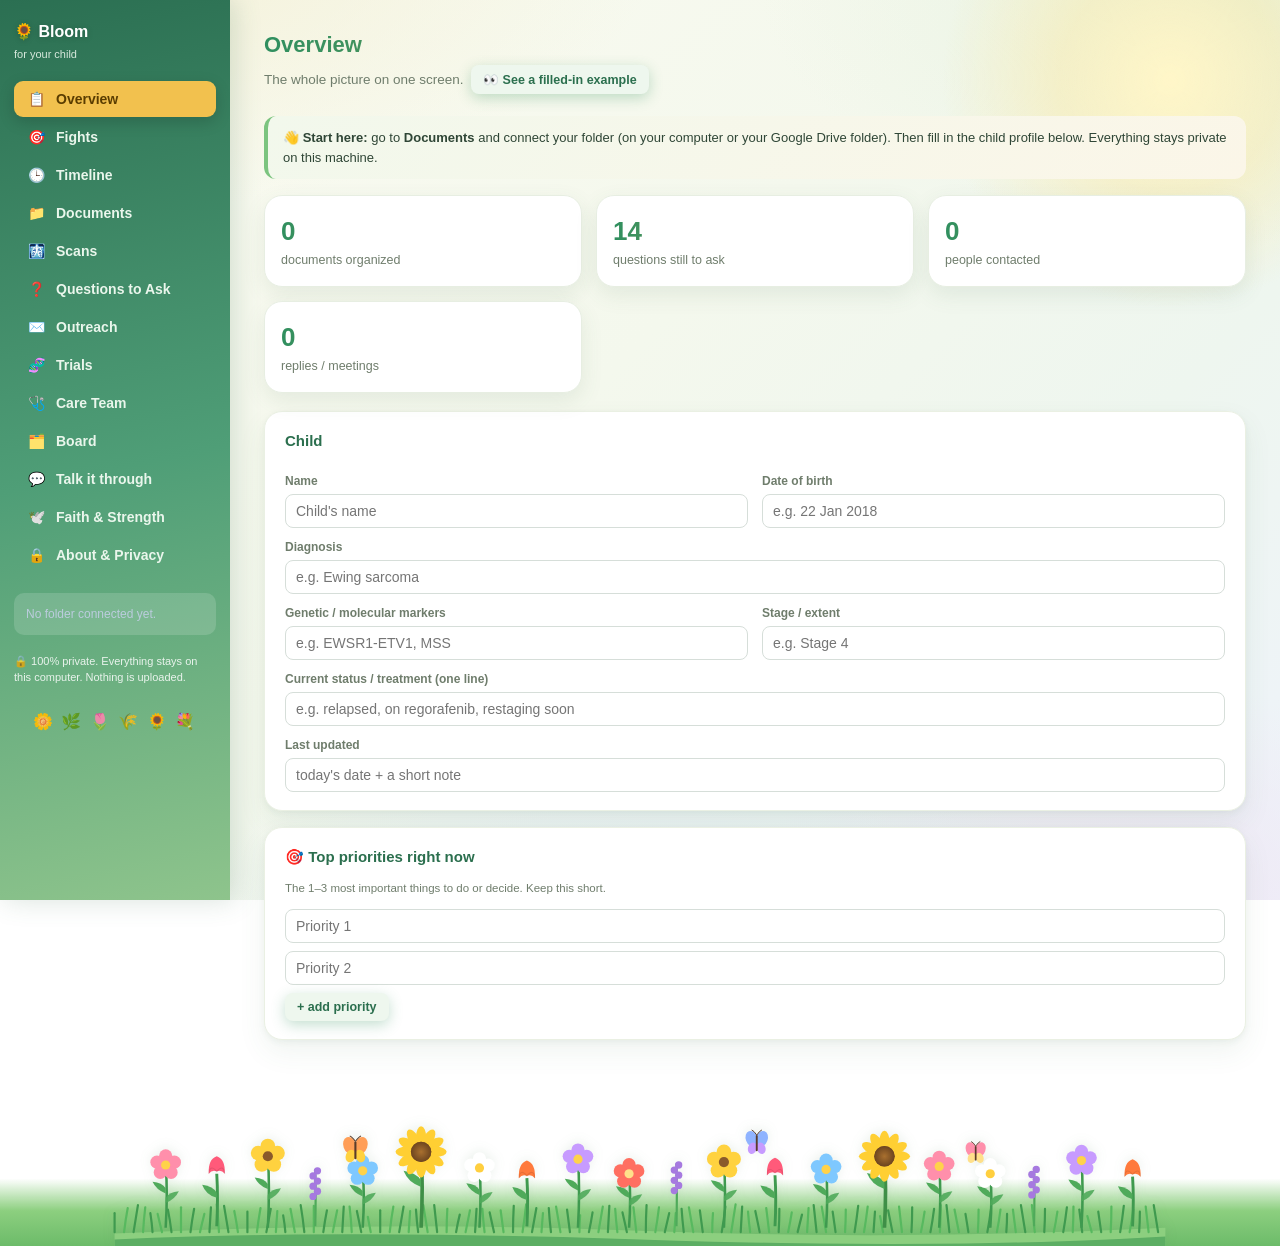
==== app.html @ 36522a38 "Bloom — open-source toolkit for families facing a serious illness (MIT). Includes the app, a CLI, an" ====
<!doctype html>
<html lang="en">
<head>
<meta charset="utf-8">
<meta name="viewport" content="width=device-width, initial-scale=1">
<title>Bloom</title>
<link rel="icon" href="data:image/svg+xml,%3Csvg xmlns='http://www.w3.org/2000/svg' viewBox='0 0 100 100'%3E%3Ctext y='.9em' font-size='88'%3E🌻%3C/text%3E%3C/svg%3E">
<link rel="apple-touch-icon" href="data:image/svg+xml,%3Csvg xmlns='http://www.w3.org/2000/svg' viewBox='0 0 100 100'%3E%3Ctext y='.9em' font-size='88'%3E🌻%3C/text%3E%3C/svg%3E">
<style>
:root{
  --ink:#2e3a30; --muted:#6f7d6c; --line:#e7eee2; --bg:#fbfbf4; --card:#ffffff;
  --green:#2f9e6b; --greendk:#2b6f4e; --red:#e5484d; --amber:#e0a52e; --blue:#4a90d9; --teal:#159b8e;
  --shadow:0 2px 6px rgba(70,110,80,.08),0 10px 26px rgba(70,110,80,.09);
  --sun:#f2c14e; --coral:#ef8a6a; --lav:#a99be0; --sky:#6fb7e6; --spring:#5bc48a; --wheat:#e9c46a;
}
*{box-sizing:border-box}
html,body{margin:0;height:100%}
body{font-family:-apple-system,BlinkMacSystemFont,"Segoe UI",Helvetica,Arial,sans-serif;color:var(--ink);background:var(--bg);line-height:1.5}
button{font-family:inherit;cursor:pointer}
input,textarea,select{font-family:inherit;font-size:14px}
.app{display:grid;grid-template-columns:230px 1fr;min-height:100vh}
/* sidebar */
aside{background:#12261e;color:#e9f1ec;padding:20px 14px;position:sticky;top:0;height:100vh;overflow:auto}
aside h1{font-size:16px;margin:0 0 2px;display:flex;align-items:center;gap:8px}
aside .tag{font-size:11px;opacity:.6;margin-bottom:18px}
nav button{display:flex;align-items:center;gap:10px;width:100%;text-align:left;background:transparent;border:none;color:#cfe0d8;padding:10px 12px;border-radius:9px;font-size:14px;font-weight:600;margin-bottom:2px}
nav button:hover{background:rgba(255,255,255,.07);color:#fff}
nav button.active{background:var(--green);color:#fff}
nav .ico{width:20px;text-align:center}
.folderbox{margin-top:20px;padding:12px;background:rgba(255,255,255,.06);border-radius:10px;font-size:12px;color:#bcd}
.folderbox b{color:#fff}
.side-foot{margin-top:18px;font-size:11px;opacity:.55;line-height:1.5}
/* main */
main{padding:28px 34px;max-width:1180px;margin-inline:auto;box-sizing:border-box}
.view{display:none}.view.active{display:block}
h2.title{font-size:22px;margin:0 0 4px}
.sub{color:var(--muted);font-size:13.5px;margin:0 0 22px}
.card{background:var(--card);border:1px solid var(--line);border-radius:14px;padding:18px 20px;margin-bottom:16px;box-shadow:var(--shadow)}
.card h3{margin:0 0 10px;font-size:15px;color:var(--greendk)}
.row{display:flex;gap:14px;flex-wrap:wrap}
.btn{background:var(--green);color:#fff;border:none;border-radius:10px;padding:11px 18px;font-size:14px;font-weight:700}
.btn:hover{background:var(--greendk)}
.btn.ghost{background:#eef3f0;color:var(--greendk)}
.btn.ghost:hover{background:#e0ebe5}
.btn.sm{padding:7px 12px;font-size:12.5px;border-radius:8px}
.pill{display:inline-block;border-radius:20px;padding:3px 10px;font-size:11.5px;font-weight:700;color:#fff}
.grid{display:grid;grid-template-columns:repeat(auto-fill,minmax(240px,1fr));gap:14px}
.stat{background:var(--card);border:1px solid var(--line);border-radius:14px;padding:16px;box-shadow:var(--shadow)}
.stat .n{font-size:26px;font-weight:800;color:var(--greendk)}
.stat .l{font-size:12.5px;color:var(--muted)}
table{width:100%;border-collapse:collapse}
th{text-align:left;font-size:11px;text-transform:uppercase;letter-spacing:.03em;color:var(--muted);padding:8px 8px;border-bottom:2px solid var(--line)}
td{padding:9px 8px;border-bottom:1px solid var(--line);font-size:13.5px;vertical-align:top}
input.f,textarea.f,select.f{width:100%;border:1px solid #d6ded9;border-radius:8px;padding:8px 10px;background:#fff}
textarea.f{min-height:64px;resize:vertical}
label.lab{font-size:12px;color:var(--muted);font-weight:600;display:block;margin:10px 0 4px}
.q{border:1px solid var(--line);border-radius:12px;padding:12px 14px;margin-bottom:10px;background:#fff}
.q .qt{font-weight:700;font-size:14px}
.q .qw{font-size:12.5px;color:var(--muted);margin-top:3px}
.q.checked{opacity:.55;background:#f3f7f4}
.q .qt.done{text-decoration:line-through}
.chk{transform:scale(1.25);margin-right:9px;accent-color:var(--green)}
.muted{color:var(--muted)}
.empty{color:var(--muted);font-size:13.5px;padding:8px 0}
.banner{background:#eef7f2;border-left:4px solid var(--green);border-radius:8px;padding:12px 15px;font-size:13px;color:#1c3a2c;margin-bottom:16px}
.warn{background:#fff5ef;border-left:4px solid var(--amber);color:#5a3a10}
.del{color:var(--red);background:none;border:none;font-size:12px;font-weight:700}
.tabsline{display:flex;gap:8px;flex-wrap:wrap;margin-bottom:14px}
.filt{border:1px solid #d6ded9;background:#fff;border-radius:20px;padding:5px 12px;font-size:12.5px;font-weight:600;color:var(--muted)}
.filt.on{background:var(--greendk);color:#fff;border-color:var(--greendk)}
code{background:#eef3f0;padding:2px 5px;border-radius:5px;font-size:12.5px}
pre{background:#12261e;color:#e9f1ec;padding:16px;border-radius:12px;overflow:auto;font-size:12.5px;line-height:1.5;white-space:pre-wrap;max-height:420px}
.st-notstarted{background:#8a94a6}.st-drafted{background:var(--blue)}.st-sent{background:var(--amber)}
.st-replied{background:var(--green)}.st-meeting{background:var(--teal)}.st-noreply{background:#d9601a}.st-declined{background:var(--red)}.st-pending{background:#b0b0b0}
select.status{border:none;border-radius:14px;padding:6px 10px;font-size:12px;font-weight:700;color:#fff;-webkit-appearance:none;appearance:none}
.mini{font-size:11.5px;color:var(--muted)}
.kanban{display:flex;gap:12px;overflow-x:auto;padding-bottom:12px}
.kcol{min-width:210px;flex:0 0 210px;background:#eef1ef;border-radius:12px;padding:8px}
.khead{font-size:11px;font-weight:800;color:#fff;padding:6px 10px;border-radius:8px;display:flex;justify-content:space-between;margin-bottom:8px}
.kbody{min-height:50px;border-radius:8px}
.kcard{background:#fff;border:1px solid var(--line);border-radius:10px;padding:9px 11px;margin-bottom:8px;cursor:grab;box-shadow:0 1px 2px rgba(0,0,0,.05)}
.kcard:active{cursor:grabbing}
.kwho{font-weight:700;font-size:13px}.kask{font-size:11.5px;color:var(--muted);margin:2px 0}
.kfoot{display:flex;justify-content:space-between;align-items:center}
.klast{font-size:11px;color:var(--greendk);margin-top:4px;background:#eef7f2;border-radius:6px;padding:3px 6px}
.kempty{font-size:12px;color:#aab;text-align:center;padding:8px}
@media(max-width:760px){.app{grid-template-columns:1fr}aside{position:static;height:auto}}
 /* 🌿🌼 wildflower meadow theme */
body{background:
  radial-gradient(1000px 460px at 6% -6%, #f3f0d6 0%, transparent 58%),
  radial-gradient(950px 480px at 100% -2%, #e6f2e0 0%, transparent 55%),
  radial-gradient(880px 600px at 50% 112%, #e5edf8 0%, transparent 55%),
  radial-gradient(680px 400px at 88% 100%, #efe7f4 0%, transparent 55%),
  linear-gradient(135deg,#fbfbf1 0%,#f4f8ed 45%,#eef6ef 72%,#eef3fb 100%) !important;
  background-attachment:fixed !important;}
aside{background:linear-gradient(168deg,#2b6f52 0%,#4f9e77 52%,#8ec48c 100%) !important;color:#fff;box-shadow:4px 0 26px rgba(60,110,80,.20)}
aside h1{color:#fff;text-shadow:0 1px 6px rgba(0,0,0,.18)}
aside .tag{color:#eaf6ec;opacity:.9}
nav button{color:#eaf6ec}
nav button:hover{background:rgba(255,255,255,.18);color:#fff}
nav button.active{background:#f2c14e;color:#5a3d00;box-shadow:0 5px 16px rgba(0,0,0,.16);font-weight:800}
.folderbox{background:rgba(255,255,255,.15)}.folderbox b{color:#fff}
.side-foot{opacity:.85;color:#fff}
aside::after{content:"🌼 🌿 🌷 🌾 🌻 💐";display:block;margin-top:24px;text-align:center;font-size:16px;letter-spacing:2px;opacity:.95}
h2.title{background:linear-gradient(90deg,#2f8f5f,#e0a94e);-webkit-background-clip:text;background-clip:text;color:transparent;font-weight:800}
.card{border:1px solid #eaf0e3;border-radius:18px;box-shadow:0 2px 6px rgba(70,110,80,.07),0 12px 28px rgba(70,110,80,.08);transition:transform .16s ease,box-shadow .16s ease}
.card:hover{transform:translateY(-2px);box-shadow:0 8px 16px rgba(70,110,80,.13),0 20px 40px rgba(70,110,80,.12)}
.card h3{color:#2b6f4e}
.btn{background:linear-gradient(135deg,#37a56f 0%,#7cc47f 100%);box-shadow:0 4px 14px rgba(60,150,100,.30);transition:filter .15s,transform .1s}
.btn:hover{background:linear-gradient(135deg,#2f9463 0%,#6cb972 100%);filter:brightness(1.04);transform:translateY(-1px)}
.btn.ghost{background:#eef7ee;color:#2b6f4e}.btn.ghost:hover{background:#e4f1e3}
.banner{background:linear-gradient(135deg,#f2f8ec 0%,#fbf6e8 100%);border-left:4px solid #7cc47f;color:#2f4636;border-radius:12px}
.warn{background:linear-gradient(135deg,#fbf5e6,#f5f8ee);border-left:4px solid #e0a52e;color:#5f4718}
.stat{border-radius:18px;box-shadow:0 8px 22px rgba(70,110,80,.10)}
.stat .n{background:linear-gradient(90deg,#2f8f5f,#e0a94e);-webkit-background-clip:text;background-clip:text;color:transparent}
.q{border-radius:14px;border-color:#e7eee2}
.chk{accent-color:#2f9e6b}
.filt.on{background:linear-gradient(135deg,#37a56f,#7cc47f);border-color:transparent;color:#fff}
.kcol{background:linear-gradient(180deg,#f0f7ee,#eef4f8);border:1px solid #e7eee2}
.kcard{border-radius:14px;border-color:#e7eee2}.kcard:hover{box-shadow:0 6px 16px rgba(70,110,80,.15)}
.klast{background:#eef7ee;color:#2b6f4e}
a{color:#2f8f5f}
::selection{background:#dff0d8}

/* 🌱 beacon-of-growth garden */
.app{position:relative;z-index:1}
main{padding-bottom:190px !important}
.garden{position:absolute;left:0;right:0;bottom:0;height:clamp(118px,15vh,172px);z-index:-1;pointer-events:none;background:linear-gradient(180deg,transparent 0%,transparent 50%,#8ccf7f 74%,#6cbb69 100%)}
.garden svg{width:100%;height:100%;display:block;filter:drop-shadow(0 -2px 6px rgba(60,120,70,.10))}
.sunbeam{position:fixed;top:-150px;right:-120px;width:460px;height:460px;border-radius:50%;background:radial-gradient(circle,#fff6c8 0%,#ffe89b66 34%,transparent 70%);z-index:0;pointer-events:none}
.card{background:#ffffff}
@media(max-width:760px){main{padding-bottom:180px !important}}
@media print{
 #nav,.side-foot,.garden,.tabsline,.noprint,.del,#trAdd{display:none!important}
 .app{display:block!important}
 main{max-width:100%!important;padding:0!important;margin:0!important}
 .card{break-inside:avoid;box-shadow:none!important;border:1px solid #bbb;margin:6px 0;padding:8px}
 select{-webkit-appearance:none;appearance:none;border:none!important;background:transparent!important;color:#000!important;padding:0!important;font-size:10px}
 table{font-size:9px} th{background:#eee!important;-webkit-print-color-adjust:exact}
 body,.app{background:#fff!important} .title{font-size:16px}
 h2:after{content:" — printed from Bloom, verify against source reports";font-weight:normal;font-size:9px;color:#777}
}
</style>
</head>
<body>
<div class="app">
  <aside>
    <h1>🌻 Bloom</h1>
    <div class="tag" id="childTag">for your child</div>
    <nav id="nav"></nav>
    <div class="folderbox" id="folderbox">No folder connected.</div>
    <div class="side-foot">🔒 100% private. Everything stays on this computer. Nothing is uploaded.</div>
  </aside>
  <main id="main"></main>
  <div class="garden" aria-hidden="true"><svg viewBox="0 0 1440 185" preserveAspectRatio="xMidYMax meet" xmlns="http://www.w3.org/2000/svg"><path d="M0 168 Q360 150 720 164 T1440 160 V185 H0 Z" fill="#8ccf7f"/><path d="M0 176 Q300 162 720 176 T1440 172 V185 H0 Z" fill="#5cae63"/><path d="M0 166 Q0 153 0 140" stroke="#3f9a4f" stroke-width="3" fill="none" stroke-linecap="round"/><path d="M13 166 Q15 149 18 133" stroke="#57b95f" stroke-width="3" fill="none" stroke-linecap="round"/><path d="M26 166 Q29 148 32 129" stroke="#3f9a4f" stroke-width="3" fill="none" stroke-linecap="round"/><path d="M39 166 Q40 149 42 132" stroke="#57b95f" stroke-width="3" fill="none" stroke-linecap="round"/><path d="M52 166 Q51 153 49 140" stroke="#3f9a4f" stroke-width="3" fill="none" stroke-linecap="round"/><path d="M65 166 Q62 154 59 141" stroke="#57b95f" stroke-width="3" fill="none" stroke-linecap="round"/><path d="M78 166 Q76 150 73 135" stroke="#3f9a4f" stroke-width="3" fill="none" stroke-linecap="round"/><path d="M91 166 Q91 149 91 132" stroke="#57b95f" stroke-width="3" fill="none" stroke-linecap="round"/><path d="M104 166 Q106 150 109 134" stroke="#3f9a4f" stroke-width="3" fill="none" stroke-linecap="round"/><path d="M117 166 Q120 153 123 141" stroke="#57b95f" stroke-width="3" fill="none" stroke-linecap="round"/><path d="M130 166 Q131 149 132 132" stroke="#3f9a4f" stroke-width="3" fill="none" stroke-linecap="round"/><path d="M143 166 Q142 147 140 128" stroke="#57b95f" stroke-width="3" fill="none" stroke-linecap="round"/><path d="M156 166 Q153 148 150 130" stroke="#3f9a4f" stroke-width="3" fill="none" stroke-linecap="round"/><path d="M169 166 Q167 152 164 137" stroke="#57b95f" stroke-width="3" fill="none" stroke-linecap="round"/><path d="M182 166 Q182 152 182 138" stroke="#3f9a4f" stroke-width="3" fill="none" stroke-linecap="round"/><path d="M195 166 Q197 150 200 133" stroke="#57b95f" stroke-width="3" fill="none" stroke-linecap="round"/><path d="M208 166 Q211 150 214 134" stroke="#3f9a4f" stroke-width="3" fill="none" stroke-linecap="round"/><path d="M221 166 Q222 152 223 137" stroke="#57b95f" stroke-width="3" fill="none" stroke-linecap="round"/><path d="M234 166 Q233 154 231 143" stroke="#3f9a4f" stroke-width="3" fill="none" stroke-linecap="round"/><path d="M247 166 Q244 150 241 134" stroke="#57b95f" stroke-width="3" fill="none" stroke-linecap="round"/><path d="M260 166 Q258 147 255 129" stroke="#3f9a4f" stroke-width="3" fill="none" stroke-linecap="round"/><path d="M273 166 Q273 148 273 130" stroke="#57b95f" stroke-width="3" fill="none" stroke-linecap="round"/><path d="M286 166 Q288 151 291 136" stroke="#3f9a4f" stroke-width="3" fill="none" stroke-linecap="round"/><path d="M299 166 Q302 151 305 136" stroke="#57b95f" stroke-width="3" fill="none" stroke-linecap="round"/><path d="M312 166 Q313 148 314 131" stroke="#3f9a4f" stroke-width="3" fill="none" stroke-linecap="round"/><path d="M325 166 Q324 148 322 131" stroke="#57b95f" stroke-width="3" fill="none" stroke-linecap="round"/><path d="M338 166 Q335 151 332 137" stroke="#3f9a4f" stroke-width="3" fill="none" stroke-linecap="round"/><path d="M351 166 Q349 156 347 145" stroke="#57b95f" stroke-width="3" fill="none" stroke-linecap="round"/><path d="M364 166 Q364 151 364 136" stroke="#3f9a4f" stroke-width="3" fill="none" stroke-linecap="round"/><path d="M377 166 Q379 148 382 131" stroke="#57b95f" stroke-width="3" fill="none" stroke-linecap="round"/><path d="M390 166 Q393 149 396 131" stroke="#3f9a4f" stroke-width="3" fill="none" stroke-linecap="round"/><path d="M403 166 Q404 152 405 137" stroke="#57b95f" stroke-width="3" fill="none" stroke-linecap="round"/><path d="M416 166 Q414 151 413 135" stroke="#3f9a4f" stroke-width="3" fill="none" stroke-linecap="round"/><path d="M429 166 Q426 148 423 129" stroke="#57b95f" stroke-width="3" fill="none" stroke-linecap="round"/><path d="M442 166 Q440 147 438 129" stroke="#3f9a4f" stroke-width="3" fill="none" stroke-linecap="round"/><path d="M455 166 Q455 150 456 134" stroke="#57b95f" stroke-width="3" fill="none" stroke-linecap="round"/><path d="M468 166 Q470 154 473 142" stroke="#3f9a4f" stroke-width="3" fill="none" stroke-linecap="round"/><path d="M481 166 Q484 151 487 136" stroke="#57b95f" stroke-width="3" fill="none" stroke-linecap="round"/><path d="M494 166 Q495 150 496 134" stroke="#3f9a4f" stroke-width="3" fill="none" stroke-linecap="round"/><path d="M507 166 Q505 150 504 134" stroke="#57b95f" stroke-width="3" fill="none" stroke-linecap="round"/><path d="M520 166 Q517 153 514 139" stroke="#3f9a4f" stroke-width="3" fill="none" stroke-linecap="round"/><path d="M533 166 Q531 151 529 136" stroke="#57b95f" stroke-width="3" fill="none" stroke-linecap="round"/><path d="M546 166 Q546 148 547 130" stroke="#3f9a4f" stroke-width="3" fill="none" stroke-linecap="round"/><path d="M559 166 Q562 147 564 128" stroke="#57b95f" stroke-width="3" fill="none" stroke-linecap="round"/><path d="M572 166 Q575 150 578 133" stroke="#3f9a4f" stroke-width="3" fill="none" stroke-linecap="round"/><path d="M585 166 Q586 153 587 140" stroke="#57b95f" stroke-width="3" fill="none" stroke-linecap="round"/><path d="M598 166 Q596 150 595 133" stroke="#3f9a4f" stroke-width="3" fill="none" stroke-linecap="round"/><path d="M611 166 Q608 149 605 131" stroke="#57b95f" stroke-width="3" fill="none" stroke-linecap="round"/><path d="M624 166 Q622 150 620 135" stroke="#3f9a4f" stroke-width="3" fill="none" stroke-linecap="round"/><path d="M637 166 Q637 154 638 143" stroke="#57b95f" stroke-width="3" fill="none" stroke-linecap="round"/><path d="M650 166 Q653 152 655 139" stroke="#3f9a4f" stroke-width="3" fill="none" stroke-linecap="round"/><path d="M663 166 Q666 149 669 131" stroke="#57b95f" stroke-width="3" fill="none" stroke-linecap="round"/><path d="M676 166 Q677 148 678 130" stroke="#3f9a4f" stroke-width="3" fill="none" stroke-linecap="round"/><path d="M689 166 Q687 150 686 134" stroke="#57b95f" stroke-width="3" fill="none" stroke-linecap="round"/><path d="M702 166 Q699 152 696 139" stroke="#3f9a4f" stroke-width="3" fill="none" stroke-linecap="round"/><path d="M715 166 Q713 149 711 132" stroke="#57b95f" stroke-width="3" fill="none" stroke-linecap="round"/><path d="M728 166 Q728 147 729 129" stroke="#3f9a4f" stroke-width="3" fill="none" stroke-linecap="round"/><path d="M741 166 Q744 149 746 132" stroke="#57b95f" stroke-width="3" fill="none" stroke-linecap="round"/><path d="M754 166 Q757 153 760 140" stroke="#3f9a4f" stroke-width="3" fill="none" stroke-linecap="round"/><path d="M767 166 Q768 153 769 140" stroke="#57b95f" stroke-width="3" fill="none" stroke-linecap="round"/><path d="M780 166 Q778 150 777 134" stroke="#3f9a4f" stroke-width="3" fill="none" stroke-linecap="round"/><path d="M793 166 Q790 149 787 132" stroke="#57b95f" stroke-width="3" fill="none" stroke-linecap="round"/><path d="M806 166 Q804 151 802 136" stroke="#3f9a4f" stroke-width="3" fill="none" stroke-linecap="round"/><path d="M819 166 Q819 153 820 140" stroke="#57b95f" stroke-width="3" fill="none" stroke-linecap="round"/><path d="M832 166 Q835 149 837 131" stroke="#3f9a4f" stroke-width="3" fill="none" stroke-linecap="round"/><path d="M845 166 Q848 147 851 128" stroke="#57b95f" stroke-width="3" fill="none" stroke-linecap="round"/><path d="M858 166 Q859 148 860 131" stroke="#3f9a4f" stroke-width="3" fill="none" stroke-linecap="round"/><path d="M871 166 Q869 152 868 138" stroke="#57b95f" stroke-width="3" fill="none" stroke-linecap="round"/><path d="M884 166 Q881 151 878 137" stroke="#3f9a4f" stroke-width="3" fill="none" stroke-linecap="round"/><path d="M897 166 Q895 149 893 133" stroke="#57b95f" stroke-width="3" fill="none" stroke-linecap="round"/><path d="M910 166 Q911 150 911 134" stroke="#3f9a4f" stroke-width="3" fill="none" stroke-linecap="round"/><path d="M923 166 Q926 152 928 139" stroke="#57b95f" stroke-width="3" fill="none" stroke-linecap="round"/><path d="M936 166 Q939 154 942 142" stroke="#3f9a4f" stroke-width="3" fill="none" stroke-linecap="round"/><path d="M949 166 Q950 150 951 133" stroke="#57b95f" stroke-width="3" fill="none" stroke-linecap="round"/><path d="M962 166 Q960 147 958 129" stroke="#3f9a4f" stroke-width="3" fill="none" stroke-linecap="round"/><path d="M975 166 Q972 148 969 131" stroke="#57b95f" stroke-width="3" fill="none" stroke-linecap="round"/><path d="M988 166 Q986 152 984 138" stroke="#3f9a4f" stroke-width="3" fill="none" stroke-linecap="round"/><path d="M1001 166 Q1002 150 1002 135" stroke="#57b95f" stroke-width="3" fill="none" stroke-linecap="round"/><path d="M1014 166 Q1017 148 1019 130" stroke="#3f9a4f" stroke-width="3" fill="none" stroke-linecap="round"/><path d="M1027 166 Q1030 148 1032 131" stroke="#57b95f" stroke-width="3" fill="none" stroke-linecap="round"/><path d="M1040 166 Q1041 152 1042 138" stroke="#3f9a4f" stroke-width="3" fill="none" stroke-linecap="round"/><path d="M1053 166 Q1051 155 1049 144" stroke="#57b95f" stroke-width="3" fill="none" stroke-linecap="round"/><path d="M1066 166 Q1063 151 1060 136" stroke="#3f9a4f" stroke-width="3" fill="none" stroke-linecap="round"/><path d="M1079 166 Q1077 149 1075 131" stroke="#57b95f" stroke-width="3" fill="none" stroke-linecap="round"/><path d="M1092 166 Q1093 149 1093 132" stroke="#3f9a4f" stroke-width="3" fill="none" stroke-linecap="round"/><path d="M1105 166 Q1108 152 1110 138" stroke="#57b95f" stroke-width="3" fill="none" stroke-linecap="round"/><path d="M1118 166 Q1121 150 1123 134" stroke="#3f9a4f" stroke-width="3" fill="none" stroke-linecap="round"/><path d="M1131 166 Q1132 147 1132 129" stroke="#57b95f" stroke-width="3" fill="none" stroke-linecap="round"/><path d="M1144 166 Q1142 148 1140 129" stroke="#3f9a4f" stroke-width="3" fill="none" stroke-linecap="round"/><path d="M1157 166 Q1154 151 1151 135" stroke="#57b95f" stroke-width="3" fill="none" stroke-linecap="round"/><path d="M1170 166 Q1168 153 1166 141" stroke="#3f9a4f" stroke-width="3" fill="none" stroke-linecap="round"/><path d="M1183 166 Q1184 150 1184 135" stroke="#57b95f" stroke-width="3" fill="none" stroke-linecap="round"/><path d="M1196 166 Q1199 150 1201 134" stroke="#3f9a4f" stroke-width="3" fill="none" stroke-linecap="round"/><path d="M1209 166 Q1212 151 1214 135" stroke="#57b95f" stroke-width="3" fill="none" stroke-linecap="round"/><path d="M1222 166 Q1223 153 1223 141" stroke="#3f9a4f" stroke-width="3" fill="none" stroke-linecap="round"/><path d="M1235 166 Q1233 151 1231 135" stroke="#57b95f" stroke-width="3" fill="none" stroke-linecap="round"/><path d="M1248 166 Q1245 148 1242 129" stroke="#3f9a4f" stroke-width="3" fill="none" stroke-linecap="round"/><path d="M1261 166 Q1259 147 1257 129" stroke="#57b95f" stroke-width="3" fill="none" stroke-linecap="round"/><path d="M1274 166 Q1275 150 1275 134" stroke="#3f9a4f" stroke-width="3" fill="none" stroke-linecap="round"/><path d="M1287 166 Q1290 152 1292 138" stroke="#57b95f" stroke-width="3" fill="none" stroke-linecap="round"/><path d="M1300 166 Q1303 149 1305 132" stroke="#3f9a4f" stroke-width="3" fill="none" stroke-linecap="round"/><path d="M1313 166 Q1314 148 1314 131" stroke="#57b95f" stroke-width="3" fill="none" stroke-linecap="round"/><path d="M1326 166 Q1324 151 1322 135" stroke="#3f9a4f" stroke-width="3" fill="none" stroke-linecap="round"/><path d="M1339 166 Q1336 155 1333 144" stroke="#57b95f" stroke-width="3" fill="none" stroke-linecap="round"/><path d="M1352 166 Q1350 152 1348 138" stroke="#3f9a4f" stroke-width="3" fill="none" stroke-linecap="round"/><path d="M1365 166 Q1366 149 1366 131" stroke="#57b95f" stroke-width="3" fill="none" stroke-linecap="round"/><path d="M1378 166 Q1381 148 1383 130" stroke="#3f9a4f" stroke-width="3" fill="none" stroke-linecap="round"/><path d="M1391 166 Q1394 150 1396 135" stroke="#57b95f" stroke-width="3" fill="none" stroke-linecap="round"/><path d="M1404 166 Q1405 152 1405 138" stroke="#3f9a4f" stroke-width="3" fill="none" stroke-linecap="round"/><path d="M1417 166 Q1415 148 1413 131" stroke="#57b95f" stroke-width="3" fill="none" stroke-linecap="round"/><path d="M1430 166 Q1427 147 1424 129" stroke="#3f9a4f" stroke-width="3" fill="none" stroke-linecap="round"/><defs><radialGradient id="sfc" cx="50%" cy="50%" r="50%"><stop offset="0%" stop-color="#a9702f"/><stop offset="100%" stop-color="#6d451f"/></radialGradient></defs><g transform="translate(70,152)"><path d="M0 8 Q3 -39 0 -78" stroke="#3f9a4f" stroke-width="3.5" fill="none"/><path d="M0 -39 q-13 -5 -18 -16 q13 1 18 9z" fill="#4faa5a"/><path d="M0 -26 q13 -5 18 -16 q-13 1 -18 9z" fill="#4faa5a" opacity=".9"/><g transform="translate(0,-78)"><circle cx="0.0" cy="-12.6" r="9" fill="#ff8fab"/><circle cx="12.0" cy="-3.9" r="9" fill="#ff8fab"/><circle cx="7.4" cy="10.2" r="9" fill="#ff8fab"/><circle cx="-7.4" cy="10.2" r="9" fill="#ff8fab"/><circle cx="-12.0" cy="-3.9" r="9" fill="#ff8fab"/><circle r="6.3" fill="#ffd24a"/></g></g><g transform="translate(140,152)"><path d="M0 6 Q2 -33 0 -66" stroke="#3f9a4f" stroke-width="4" fill="none"/><path d="M0 -33 q-15 -4 -20 -18 q15 2 20 11z" fill="#4faa5a"/><g transform="translate(0,-66)"><path d="M-11 0 Q-12 -20 0 -24 Q12 -20 11 0 Q6 -6 0 -3 Q-6 -6 -11 0Z" fill="#ff5a7a"/><path d="M-11 0 Q-9 -14 0 -3 Q9 -14 11 0" fill="none" stroke="#00000018" stroke-width="1.5"/></g></g><g transform="translate(210,152)"><path d="M0 8 Q3 -45 0 -90" stroke="#3f9a4f" stroke-width="3.5" fill="none"/><path d="M0 -45 q-13 -5 -18 -16 q13 1 18 9z" fill="#4faa5a"/><path d="M0 -30 q13 -5 18 -16 q-13 1 -18 9z" fill="#4faa5a" opacity=".9"/><g transform="translate(0,-90)"><circle cx="0.0" cy="-14.0" r="10" fill="#ffd23f"/><circle cx="13.3" cy="-4.3" r="10" fill="#ffd23f"/><circle cx="8.2" cy="11.3" r="10" fill="#ffd23f"/><circle cx="-8.2" cy="11.3" r="10" fill="#ffd23f"/><circle cx="-13.3" cy="-4.3" r="10" fill="#ffd23f"/><circle r="7.0" fill="#8a5a2b"/></g></g><g transform="translate(275,152)"><path d="M0 6 Q1 -36 0 -72" stroke="#4faa5a" stroke-width="3" fill="none"/><circle cx="3" cy="-70" r="5" fill="#a679e0"/><circle cx="-3" cy="-63" r="5" fill="#a679e0"/><circle cx="3" cy="-56" r="5" fill="#a679e0"/><circle cx="-3" cy="-49" r="5" fill="#a679e0"/><circle cx="3" cy="-42" r="5" fill="#a679e0"/><circle cx="-3" cy="-35" r="5" fill="#a679e0"/></g><g transform="translate(340,152)"><path d="M0 8 Q3 -35 0 -70" stroke="#3f9a4f" stroke-width="3.5" fill="none"/><path d="M0 -35 q-13 -5 -18 -16 q13 1 18 9z" fill="#4faa5a"/><path d="M0 -24 q13 -5 18 -16 q-13 1 -18 9z" fill="#4faa5a" opacity=".9"/><g transform="translate(0,-70)"><circle cx="0.0" cy="-12.6" r="9" fill="#7ec8ff"/><circle cx="12.0" cy="-3.9" r="9" fill="#7ec8ff"/><circle cx="7.4" cy="10.2" r="9" fill="#7ec8ff"/><circle cx="-7.4" cy="10.2" r="9" fill="#7ec8ff"/><circle cx="-12.0" cy="-3.9" r="9" fill="#7ec8ff"/><circle r="6.3" fill="#ffd24a"/></g></g><g transform="translate(420,152)"><path d="M0 8 Q3 -48 0 -96" stroke="#3f8f47" stroke-width="5" fill="none"/><path d="M0 -48 q-18 -6 -24 -22 q18 3 24 13z" fill="#4faa5a"/><g transform="translate(0,-96)"><ellipse cx="0" cy="-20" rx="7" ry="15" fill="#ffcf33" transform="rotate(0)"/><ellipse cx="0" cy="-20" rx="7" ry="15" fill="#ffcf33" transform="rotate(30)"/><ellipse cx="0" cy="-20" rx="7" ry="15" fill="#ffcf33" transform="rotate(60)"/><ellipse cx="0" cy="-20" rx="7" ry="15" fill="#ffcf33" transform="rotate(90)"/><ellipse cx="0" cy="-20" rx="7" ry="15" fill="#ffcf33" transform="rotate(120)"/><ellipse cx="0" cy="-20" rx="7" ry="15" fill="#ffcf33" transform="rotate(150)"/><ellipse cx="0" cy="-20" rx="7" ry="15" fill="#ffcf33" transform="rotate(180)"/><ellipse cx="0" cy="-20" rx="7" ry="15" fill="#ffcf33" transform="rotate(210)"/><ellipse cx="0" cy="-20" rx="7" ry="15" fill="#ffcf33" transform="rotate(240)"/><ellipse cx="0" cy="-20" rx="7" ry="15" fill="#ffcf33" transform="rotate(270)"/><ellipse cx="0" cy="-20" rx="7" ry="15" fill="#ffcf33" transform="rotate(300)"/><ellipse cx="0" cy="-20" rx="7" ry="15" fill="#ffcf33" transform="rotate(330)"/><circle r="14" fill="#8a5a2b"/><circle r="14" fill="url(#sfc)"/></g></g><g transform="translate(500,152)"><path d="M0 8 Q3 -37 0 -74" stroke="#3f9a4f" stroke-width="3.5" fill="none"/><path d="M0 -37 q-13 -5 -18 -16 q13 1 18 9z" fill="#4faa5a"/><path d="M0 -25 q13 -5 18 -16 q-13 1 -18 9z" fill="#4faa5a" opacity=".9"/><g transform="translate(0,-74)"><circle cx="0.0" cy="-12.6" r="9" fill="#ffffff"/><circle cx="12.0" cy="-3.9" r="9" fill="#ffffff"/><circle cx="7.4" cy="10.2" r="9" fill="#ffffff"/><circle cx="-7.4" cy="10.2" r="9" fill="#ffffff"/><circle cx="-12.0" cy="-3.9" r="9" fill="#ffffff"/><circle r="6.3" fill="#ffcf3f"/></g></g><g transform="translate(565,152)"><path d="M0 6 Q2 -30 0 -60" stroke="#3f9a4f" stroke-width="4" fill="none"/><path d="M0 -30 q-15 -4 -20 -18 q15 2 20 11z" fill="#4faa5a"/><g transform="translate(0,-60)"><path d="M-11 0 Q-12 -20 0 -24 Q12 -20 11 0 Q6 -6 0 -3 Q-6 -6 -11 0Z" fill="#ff7a3c"/><path d="M-11 0 Q-9 -14 0 -3 Q9 -14 11 0" fill="none" stroke="#00000018" stroke-width="1.5"/></g></g><g transform="translate(635,152)"><path d="M0 8 Q3 -43 0 -86" stroke="#3f9a4f" stroke-width="3.5" fill="none"/><path d="M0 -43 q-13 -5 -18 -16 q13 1 18 9z" fill="#4faa5a"/><path d="M0 -29 q13 -5 18 -16 q-13 1 -18 9z" fill="#4faa5a" opacity=".9"/><g transform="translate(0,-86)"><circle cx="0.0" cy="-12.6" r="9" fill="#c79bff"/><circle cx="12.0" cy="-3.9" r="9" fill="#c79bff"/><circle cx="7.4" cy="10.2" r="9" fill="#c79bff"/><circle cx="-7.4" cy="10.2" r="9" fill="#c79bff"/><circle cx="-12.0" cy="-3.9" r="9" fill="#c79bff"/><circle r="6.3" fill="#ffd24a"/></g></g><g transform="translate(705,152)"><path d="M0 8 Q3 -33 0 -66" stroke="#3f9a4f" stroke-width="3.5" fill="none"/><path d="M0 -33 q-13 -5 -18 -16 q13 1 18 9z" fill="#4faa5a"/><path d="M0 -22 q13 -5 18 -16 q-13 1 -18 9z" fill="#4faa5a" opacity=".9"/><g transform="translate(0,-66)"><circle cx="0.0" cy="-12.6" r="9" fill="#ff6f61"/><circle cx="12.0" cy="-3.9" r="9" fill="#ff6f61"/><circle cx="7.4" cy="10.2" r="9" fill="#ff6f61"/><circle cx="-7.4" cy="10.2" r="9" fill="#ff6f61"/><circle cx="-12.0" cy="-3.9" r="9" fill="#ff6f61"/><circle r="6.3" fill="#ffe08a"/></g></g><g transform="translate(770,152)"><path d="M0 6 Q1 -40 0 -80" stroke="#4faa5a" stroke-width="3" fill="none"/><circle cx="3" cy="-78" r="5" fill="#a679e0"/><circle cx="-3" cy="-71" r="5" fill="#a679e0"/><circle cx="3" cy="-64" r="5" fill="#a679e0"/><circle cx="-3" cy="-57" r="5" fill="#a679e0"/><circle cx="3" cy="-50" r="5" fill="#a679e0"/><circle cx="-3" cy="-43" r="5" fill="#a679e0"/></g><g transform="translate(835,152)"><path d="M0 8 Q3 -41 0 -82" stroke="#3f9a4f" stroke-width="3.5" fill="none"/><path d="M0 -41 q-13 -5 -18 -16 q13 1 18 9z" fill="#4faa5a"/><path d="M0 -28 q13 -5 18 -16 q-13 1 -18 9z" fill="#4faa5a" opacity=".9"/><g transform="translate(0,-82)"><circle cx="0.0" cy="-14.0" r="10" fill="#ffd23f"/><circle cx="13.3" cy="-4.3" r="10" fill="#ffd23f"/><circle cx="8.2" cy="11.3" r="10" fill="#ffd23f"/><circle cx="-8.2" cy="11.3" r="10" fill="#ffd23f"/><circle cx="-13.3" cy="-4.3" r="10" fill="#ffd23f"/><circle r="7.0" fill="#8a5a2b"/></g></g><g transform="translate(905,152)"><path d="M0 6 Q2 -32 0 -64" stroke="#3f9a4f" stroke-width="4" fill="none"/><path d="M0 -32 q-15 -4 -20 -18 q15 2 20 11z" fill="#4faa5a"/><g transform="translate(0,-64)"><path d="M-11 0 Q-12 -20 0 -24 Q12 -20 11 0 Q6 -6 0 -3 Q-6 -6 -11 0Z" fill="#ff5a7a"/><path d="M-11 0 Q-9 -14 0 -3 Q9 -14 11 0" fill="none" stroke="#00000018" stroke-width="1.5"/></g></g><g transform="translate(975,152)"><path d="M0 8 Q3 -36 0 -72" stroke="#3f9a4f" stroke-width="3.5" fill="none"/><path d="M0 -36 q-13 -5 -18 -16 q13 1 18 9z" fill="#4faa5a"/><path d="M0 -24 q13 -5 18 -16 q-13 1 -18 9z" fill="#4faa5a" opacity=".9"/><g transform="translate(0,-72)"><circle cx="0.0" cy="-12.6" r="9" fill="#7ec8ff"/><circle cx="12.0" cy="-3.9" r="9" fill="#7ec8ff"/><circle cx="7.4" cy="10.2" r="9" fill="#7ec8ff"/><circle cx="-7.4" cy="10.2" r="9" fill="#7ec8ff"/><circle cx="-12.0" cy="-3.9" r="9" fill="#7ec8ff"/><circle r="6.3" fill="#ffd24a"/></g></g><g transform="translate(1055,152)"><path d="M0 8 Q3 -45 0 -90" stroke="#3f8f47" stroke-width="5" fill="none"/><path d="M0 -45 q-18 -6 -24 -22 q18 3 24 13z" fill="#4faa5a"/><g transform="translate(0,-90)"><ellipse cx="0" cy="-20" rx="7" ry="15" fill="#ffcf33" transform="rotate(0)"/><ellipse cx="0" cy="-20" rx="7" ry="15" fill="#ffcf33" transform="rotate(30)"/><ellipse cx="0" cy="-20" rx="7" ry="15" fill="#ffcf33" transform="rotate(60)"/><ellipse cx="0" cy="-20" rx="7" ry="15" fill="#ffcf33" transform="rotate(90)"/><ellipse cx="0" cy="-20" rx="7" ry="15" fill="#ffcf33" transform="rotate(120)"/><ellipse cx="0" cy="-20" rx="7" ry="15" fill="#ffcf33" transform="rotate(150)"/><ellipse cx="0" cy="-20" rx="7" ry="15" fill="#ffcf33" transform="rotate(180)"/><ellipse cx="0" cy="-20" rx="7" ry="15" fill="#ffcf33" transform="rotate(210)"/><ellipse cx="0" cy="-20" rx="7" ry="15" fill="#ffcf33" transform="rotate(240)"/><ellipse cx="0" cy="-20" rx="7" ry="15" fill="#ffcf33" transform="rotate(270)"/><ellipse cx="0" cy="-20" rx="7" ry="15" fill="#ffcf33" transform="rotate(300)"/><ellipse cx="0" cy="-20" rx="7" ry="15" fill="#ffcf33" transform="rotate(330)"/><circle r="14" fill="#8a5a2b"/><circle r="14" fill="url(#sfc)"/></g></g><g transform="translate(1130,152)"><path d="M0 8 Q3 -38 0 -76" stroke="#3f9a4f" stroke-width="3.5" fill="none"/><path d="M0 -38 q-13 -5 -18 -16 q13 1 18 9z" fill="#4faa5a"/><path d="M0 -26 q13 -5 18 -16 q-13 1 -18 9z" fill="#4faa5a" opacity=".9"/><g transform="translate(0,-76)"><circle cx="0.0" cy="-12.6" r="9" fill="#ff8fab"/><circle cx="12.0" cy="-3.9" r="9" fill="#ff8fab"/><circle cx="7.4" cy="10.2" r="9" fill="#ff8fab"/><circle cx="-7.4" cy="10.2" r="9" fill="#ff8fab"/><circle cx="-12.0" cy="-3.9" r="9" fill="#ff8fab"/><circle r="6.3" fill="#ffd24a"/></g></g><g transform="translate(1200,152)"><path d="M0 8 Q3 -33 0 -66" stroke="#3f9a4f" stroke-width="3.5" fill="none"/><path d="M0 -33 q-13 -5 -18 -16 q13 1 18 9z" fill="#4faa5a"/><path d="M0 -22 q13 -5 18 -16 q-13 1 -18 9z" fill="#4faa5a" opacity=".9"/><g transform="translate(0,-66)"><circle cx="0.0" cy="-12.6" r="9" fill="#ffffff"/><circle cx="12.0" cy="-3.9" r="9" fill="#ffffff"/><circle cx="7.4" cy="10.2" r="9" fill="#ffffff"/><circle cx="-7.4" cy="10.2" r="9" fill="#ffffff"/><circle cx="-12.0" cy="-3.9" r="9" fill="#ffffff"/><circle r="6.3" fill="#ffcf3f"/></g></g><g transform="translate(1260,152)"><path d="M0 6 Q1 -37 0 -74" stroke="#4faa5a" stroke-width="3" fill="none"/><circle cx="3" cy="-72" r="5" fill="#a679e0"/><circle cx="-3" cy="-65" r="5" fill="#a679e0"/><circle cx="3" cy="-58" r="5" fill="#a679e0"/><circle cx="-3" cy="-51" r="5" fill="#a679e0"/><circle cx="3" cy="-44" r="5" fill="#a679e0"/><circle cx="-3" cy="-37" r="5" fill="#a679e0"/></g><g transform="translate(1325,152)"><path d="M0 8 Q3 -42 0 -84" stroke="#3f9a4f" stroke-width="3.5" fill="none"/><path d="M0 -42 q-13 -5 -18 -16 q13 1 18 9z" fill="#4faa5a"/><path d="M0 -28 q13 -5 18 -16 q-13 1 -18 9z" fill="#4faa5a" opacity=".9"/><g transform="translate(0,-84)"><circle cx="0.0" cy="-12.6" r="9" fill="#c79bff"/><circle cx="12.0" cy="-3.9" r="9" fill="#c79bff"/><circle cx="7.4" cy="10.2" r="9" fill="#c79bff"/><circle cx="-7.4" cy="10.2" r="9" fill="#c79bff"/><circle cx="-12.0" cy="-3.9" r="9" fill="#c79bff"/><circle r="6.3" fill="#ffd24a"/></g></g><g transform="translate(1395,152)"><path d="M0 6 Q2 -31 0 -62" stroke="#3f9a4f" stroke-width="4" fill="none"/><path d="M0 -31 q-15 -4 -20 -18 q15 2 20 11z" fill="#4faa5a"/><g transform="translate(0,-62)"><path d="M-11 0 Q-12 -20 0 -24 Q12 -20 11 0 Q6 -6 0 -3 Q-6 -6 -11 0Z" fill="#ff7a3c"/><path d="M-11 0 Q-9 -14 0 -3 Q9 -14 11 0" fill="none" stroke="#00000018" stroke-width="1.5"/></g></g><g transform="translate(330,54) scale(1.1)"><ellipse cx="-7" cy="-6" rx="8" ry="11" fill="#ff9e57" transform="rotate(-20 -7 -6)"/><ellipse cx="7" cy="-6" rx="8" ry="11" fill="#ff9e57" transform="rotate(20 7 -6)"/><ellipse cx="-6" cy="7" rx="6" ry="8" fill="#ffd23f" transform="rotate(20 -6 7)"/><ellipse cx="6" cy="7" rx="6" ry="8" fill="#ffd23f" transform="rotate(-20 6 7)"/><rect x="-1.3" y="-11" width="2.6" height="22" rx="1.3" fill="#5a3d2b"/><path d="M0 -11 q-4 -6 -7 -7 M0 -11 q4 -6 7 -7" stroke="#5a3d2b" stroke-width="1.3" fill="none"/></g><g transform="translate(880,44) scale(1.0)"><ellipse cx="-7" cy="-6" rx="8" ry="11" fill="#8fb3ff" transform="rotate(-20 -7 -6)"/><ellipse cx="7" cy="-6" rx="8" ry="11" fill="#8fb3ff" transform="rotate(20 7 -6)"/><ellipse cx="-6" cy="7" rx="6" ry="8" fill="#c79bff" transform="rotate(20 -6 7)"/><ellipse cx="6" cy="7" rx="6" ry="8" fill="#c79bff" transform="rotate(-20 6 7)"/><rect x="-1.3" y="-11" width="2.6" height="22" rx="1.3" fill="#5a3d2b"/><path d="M0 -11 q-4 -6 -7 -7 M0 -11 q4 -6 7 -7" stroke="#5a3d2b" stroke-width="1.3" fill="none"/></g><g transform="translate(1180,58) scale(0.9)"><ellipse cx="-7" cy="-6" rx="8" ry="11" fill="#ff8fab" transform="rotate(-20 -7 -6)"/><ellipse cx="7" cy="-6" rx="8" ry="11" fill="#ff8fab" transform="rotate(20 7 -6)"/><ellipse cx="-6" cy="7" rx="6" ry="8" fill="#ffe08a" transform="rotate(20 -6 7)"/><ellipse cx="6" cy="7" rx="6" ry="8" fill="#ffe08a" transform="rotate(-20 6 7)"/><rect x="-1.3" y="-11" width="2.6" height="22" rx="1.3" fill="#5a3d2b"/><path d="M0 -11 q-4 -6 -7 -7 M0 -11 q4 -6 7 -7" stroke="#5a3d2b" stroke-width="1.3" fill="none"/></g></svg></div>
</div>
<div class="sunbeam" aria-hidden="true"></div>

<!-- hidden folder picker -->
<input type="file" id="dirpick" webkitdirectory directory multiple style="display:none">
<input type="file" id="filepick" multiple style="display:none">
<input type="file" id="importpick" accept="application/json" style="display:none">

<script>
/* ============================================================
   BLOOM — single-file, private, offline.
   Created by AP / AutomateScale / PalmerLewis. MIT.
   Not medical or legal advice.
   ============================================================ */
const KEY='bloom_state_v1';
/* ===== Google Drive (optional cloud connect). Paste your own keys here — see SETUP-GOOGLE.md.
   Leave blank to use the local folder option (which already reads a Google Drive Desktop folder). ===== */
const GOOGLE_CLIENT_ID=''; // OAuth 2.0 Client ID (Web application)
const GOOGLE_API_KEY='';   // API key (Drive API + Picker API enabled)
const VIEWS=[
  ['overview','📋','Overview'],
  ['fights','🎯','Fights'],
  ['timeline','🕒','Timeline'],
  ['docs','📁','Documents'],
  ['scans','🩻','Scans'],
  ['questions','❓','Questions to Ask'],
  ['outreach','✉️','Outreach'],
  ['trials','🧬','Trials'],
  ['team','🩺','Care Team'],
  ['board','🗂️','Board'],
  ['assist','💬','Talk it through'],
  ['faith','🕊️','Faith & Strength'],
  ['about','🔒','About & Privacy'],
];

const DEFAULT_QUESTIONS=[
 {c:'Understand the diagnosis',t:'What exactly is the diagnosis — the precise type, subtype, and any genetic/molecular markers?',w:'The exact subtype drives everything: prognosis, treatment, and trial eligibility. Get it in writing.'},
 {c:'Understand the diagnosis',t:'What is the stage / extent, and what does that mean for the goal — cure, control, or comfort?',w:'Knowing the honest goal lets you judge whether the plan matches it.'},
 {c:'Understand the diagnosis',t:'Has the pathology been reviewed by a second pathologist at an expert center?',w:'Rare diseases are misclassified more often than people think. A second read is cheap insurance.'},
 {c:'The treatment plan',t:'Are we treating with curative intent, or is this a holding / comfort approach? I want the honest answer.',w:'The whole plan should be judged against its actual goal. Vague "let\'s monitor" deserves a why.'},
 {c:'The treatment plan',t:'Is the current treatment the strongest evidence-based option, or is there a more active one we\'re not using?',w:'Make sure no better option is being skipped by default. Ask what the alternatives are and why they were ruled out.'},
 {c:'The treatment plan',t:'What has my child already received, and what are the cumulative doses / limits that constrain what we can still safely give?',w:'Prior treatment limits future options (e.g. heart, kidney, marrow). Know the numbers before decisions.'},
 {c:'Second opinions & panels',t:'Can this case be reviewed by an expert tumor board / panel, not just one center?',w:'For hard cases, multi-expert consensus beats a single opinion. Ask for it explicitly.'},
 {c:'Second opinions & panels',t:'Which top centers/experts for this specific disease would you send your own child to?',w:'Doctors know who the real experts are. This question gets you the honest shortlist.'},
 {c:'Trials & new options',t:'Is my child eligible for any clinical trial — here or elsewhere — and what would he need to qualify?',w:'Trials are where tomorrow\'s treatments are. Ask what tests/tissue are needed to pre-qualify NOW.'},
 {c:'Trials & new options',t:'Is there any compassionate-use / expanded-access route to a promising therapy not otherwise available?',w:'When standard options narrow, this can open a door. It\'s physician-initiated — ask them to explore it.'},
 {c:'Tests & monitoring',t:'What is the written surveillance plan — which scans/tests, how often, for how long?',w:'Catching a problem early changes outcomes. Get the schedule on paper, not "we\'ll see."'},
 {c:'Tests & monitoring',t:'Should we bank/archive tissue and get molecular profiling done, so options are ready if things change?',w:'Preserving tissue and profiling now means no delay later when you may need it most.'},
 {c:'The whole child',t:'What are the long-term / late effects of this treatment, and how do we monitor them?',w:'Survivorship matters. Ask what to watch for years down the line.'},
 {c:'The whole child',t:'What support exists for us — pain, nutrition, mental health, fertility, financial, travel?',w:'You and your child are more than the disease. These supports exist; ask to be connected.'},
];

const DEFAULT_OUTREACH=[
 {cat:'Treating team',who:'Main doctor',contact:'',ask:'Key questions & requests',s:'notstarted'},
 {cat:'Second opinions',who:'Expert center #1',contact:'',ask:'Review the case; is the plan right?',s:'notstarted'},
 {cat:'Second opinions',who:'Expert center #2',contact:'',ask:'Independent opinion',s:'notstarted'},
 {cat:'Trials & new options',who:'Trial / program',contact:'',ask:'Eligibility & referral',s:'pending'},
 {cat:'Foundations & navigation',who:'Disease foundation',contact:'',ask:'Connect us to experts/trials; support',s:'notstarted'},
];

const STATUSES=[['notstarted','Not started'],['drafted','Drafted'],['sent','Sent'],['replied','Replied'],['meeting','Meeting set'],['noreply','No reply 7d+'],['declined','Declined'],['pending','To research']];

function blank(){return {
  profile:{child:'',dob:'',dx:'',markers:'',stage:'',current:'',updated:''},
  priorities:['',''],
  timeline:[],
  docs:[],
  questions:JSON.parse(JSON.stringify(DEFAULT_QUESTIONS)).map((q,i)=>({...q,id:'q'+i,done:false})),
  outreach:JSON.parse(JSON.stringify(DEFAULT_OUTREACH)).map((o,i)=>({...o,id:'o'+i})),
  folderName:'',
  chat:[],
  ai:{backend:'ollama',ollamaModel:'llama3.2:3b',claudeKey:'',claudeModel:'claude-3-5-sonnet-latest',openaiKey:'',openaiModel:'gpt-4o-mini'}
};}
let S=load();
function load(){try{const v=JSON.parse(localStorage.getItem(KEY));return v&&v.profile?v:blank();}catch(e){return blank();}}
function save(){localStorage.setItem(KEY,JSON.stringify(S));}
function esc(s){return (s||'').replace(/[&<>"]/g,c=>({'&':'&amp;','<':'&lt;','>':'&gt;','"':'&quot;'}[c]));}

/* A real, filled-in example so a new parent can see how Bloom works. */
function exampleState(){
  const s=blank();
  s.profile={child:'Alex (example)',dob:'—',dx:'a serious childhood illness',markers:'',stage:'',current:'This is a sample so you can see how Bloom works. Clear it and enter your own child.',updated:'example'};
  s.priorities=['Get a second opinion from a top specialist for this exact diagnosis','Ask what the strongest treatment option is — and whether anything is being skipped','Confirm the next scan/test date and what it decides'];
  s.timeline=[
    {id:'t1',date:'2025-01',title:'Diagnosis',note:'example event'},
    {id:'t2',date:'2025-06',title:'Surgery / procedure',note:'example event'},
    {id:'t3',date:'2025-09',title:'Finished first course of treatment'},
    {id:'t4',date:'2026-05',title:'A change / setback',note:'example event'},
    {id:'t5',date:'2026-07',title:'Next scan / decision point'}
  ];
  s.questions.forEach((q,i)=>{if(i%3===0)q.done=true;});
  s.outreach=[
    {id:'o1',cat:'Treating team',who:'Primary oncologist',contact:'',ask:'Panel referral + the two key options',s:'sent'},
    {id:'o2',cat:'Second opinions',who:'Consulting expert',contact:'',ask:'Second-remission strategy',s:'replied'},
    {id:'o3',cat:'Second opinions',who:'Top Ewing center',contact:'',ask:'Expert team review',s:'drafted'},
    {id:'o4',cat:'Second opinions',who:'Relapse-trial center',contact:'',ask:'Trial eligibility + strategy',s:'sent'},
    {id:'o5',cat:'Foundations & navigation',who:'Disease-specific foundation',contact:'',ask:'Tumor board + navigation',s:'notstarted'}
  ];
  s.folderName='Example';
  return s;
}
function loadExample(){S=exampleState();save();cur='overview';render();}

let cur='overview';
function nav(){
  const n=document.getElementById('nav');n.innerHTML='';
  VIEWS.forEach(([id,ic,label])=>{
    const b=document.createElement('button');b.className='navbtn'+(id===cur?' active':'');
    b.innerHTML=`<span class="ico">${ic}</span> ${label}`;
    b.onclick=()=>{cur=id;render();};n.appendChild(b);
  });
  document.getElementById('folderbox').innerHTML = S.folderName
    ? `📁 <b>${esc(S.folderName)}</b><br>${S.docs.length} files catalogued`
    : 'No folder connected yet.';
  const ct=document.getElementById('childTag');if(ct)ct.textContent='for '+(S.profile.child||'your child');
}

function render(){
  nav();
  const m=document.getElementById('main');
  m.innerHTML = ({overview:vOverview,fights:vFights,timeline:vTimeline,docs:vDocs,questions:vQuestions,scans:vScans,trials:vTrials,outreach:vOutreach,team:vTeam,board:vBoard,assist:vAssist,faith:vFaith,about:vAbout})[cur]();
  wire();
}

/* ---------------- OVERVIEW ---------------- */
function vFights(){
  const U={now:['#c0392b','⚡ NOW — this week'],high:['#c88a2e','↑ High'],ongoing:['#6b4fc4','↻ Ongoing']};
  const TH={medical:['🧬','For his life — the treatment fight'],access:['🕊️','To be with him — the access fight']};
  const fights=S.fights||[];
  if(!fights.length)return `<h2 class="title">What We're Fighting For</h2><p class="sub">No fights logged yet.</p>`;
  return `
  <h2 class="title">What We're Fighting For</h2>
  <p class="sub">The battles that actually change the outcome — each with the <b>concern</b>, the <b>push</b>, and what's at stake. This is the whole war on one page, so nothing high-leverage ever gets buried.</p>
  ${['medical','access'].map(g=>{
    const list=fights.filter(f=>f.theater===g);
    if(!list.length)return '';
    return `<h3 style="margin:20px 0 10px;color:#0a5137;font-size:16px">${TH[g][0]} ${TH[g][1]}</h3>
    ${list.map(f=>{const u=U[f.urgency]||U.high;return `
      <div class="card" style="border-left:4px solid ${u[0]}">
        <div style="display:flex;justify-content:space-between;align-items:flex-start;gap:10px;flex-wrap:wrap">
          <b style="font-size:15px">${esc(f.title)}</b>
          <span style="background:${u[0]};color:#fff;padding:2px 9px;border-radius:11px;font-size:11px;font-weight:800;white-space:nowrap">${u[1]}</span>
        </div>
        <div style="margin-top:8px;font-size:13.5px;line-height:1.5"><span style="color:#c0392b;font-weight:800;font-size:11px">⚠ CONCERN&nbsp;&nbsp;</span>${esc(f.concern)}</div>
        <div style="margin-top:6px;font-size:13.5px;line-height:1.5"><span style="color:#0a8a5f;font-weight:800;font-size:11px">➜ THE PUSH&nbsp;&nbsp;</span>${esc(f.push)}</div>
        ${f.stakes?`<div style="margin-top:6px;font-size:12px;color:var(--muted);font-style:italic">What's at stake: ${esc(f.stakes)}</div>`:''}
      </div>`;}).join('')}`;
  }).join('')}`;
}

function vOverview(){
  const p=S.profile;
  const openQ=S.questions.filter(q=>!q.done).length;
  const sent=S.outreach.filter(o=>['sent','replied','meeting'].includes(o.s)).length;
  const replied=S.outreach.filter(o=>o.s==='replied'||o.s==='meeting').length;
  const isoOf=s=>{const m=(s||'').match(/\d{4}-\d{2}(?:-\d{2})?/);return m?(m[0].length===7?m[0]+'-01':m[0]):null;};
  const next=[...S.timeline].map(t=>({t,iso:isoOf(t.date)})).filter(x=>x.iso&&x.iso>=today()).sort((a,b)=>a.iso.localeCompare(b.iso)).map(x=>x.t)[0];
  return `
  <h2 class="title">Overview</h2>
  <p class="sub">The whole picture on one screen. ${p.updated?('Updated '+esc(p.updated)):''} &nbsp;<button class="btn ghost sm" id="loadEx">👀 See a filled-in example</button></p>
  ${!S.folderName?`<div class="banner">👋 <b>Start here:</b> go to <b>Documents</b> and connect your folder (on your computer or your Google Drive folder). Then fill in the child profile below. Everything stays private on this machine.</div>`:''}
  <div class="grid" style="margin-bottom:18px">
    <div class="stat"><div class="n">${S.docs.length}</div><div class="l">documents organized</div></div>
    <div class="stat"><div class="n">${openQ}</div><div class="l">questions still to ask</div></div>
    <div class="stat"><div class="n">${sent}</div><div class="l">people contacted</div></div>
    <div class="stat"><div class="n">${replied}</div><div class="l">replies / meetings</div></div>
  </div>
  <div class="card"><h3>Child</h3>
    <div class="row">
      <div style="flex:1;min-width:200px"><label class="lab">Name</label><input class="f" data-p="child" value="${esc(p.child)}" placeholder="Child's name"></div>
      <div style="flex:1;min-width:140px"><label class="lab">Date of birth</label><input class="f" data-p="dob" value="${esc(p.dob)}" placeholder="e.g. 22 Jan 2018"></div>
    </div>
    <label class="lab">Diagnosis</label><input class="f" data-p="dx" value="${esc(p.dx)}" placeholder="e.g. Ewing sarcoma">
    <div class="row">
      <div style="flex:1;min-width:200px"><label class="lab">Genetic / molecular markers</label><input class="f" data-p="markers" value="${esc(p.markers)}" placeholder="e.g. EWSR1-ETV1, MSS"></div>
      <div style="flex:1;min-width:140px"><label class="lab">Stage / extent</label><input class="f" data-p="stage" value="${esc(p.stage)}" placeholder="e.g. Stage 4"></div>
    </div>
    <label class="lab">Current status / treatment (one line)</label><input class="f" data-p="current" value="${esc(p.current)}" placeholder="e.g. relapsed, on regorafenib, restaging soon">
    <label class="lab">Last updated</label><input class="f" data-p="updated" value="${esc(p.updated)}" placeholder="today's date + a short note">
  </div>
  <div class="card"><h3>🎯 Top priorities right now</h3>
    <p class="mini">The 1–3 most important things to do or decide. Keep this short.</p>
    ${S.priorities.map((x,i)=>`<input class="f" data-pri="${i}" value="${esc(x)}" placeholder="Priority ${i+1}" style="margin-bottom:8px">`).join('')}
    <button class="btn ghost sm" id="addPri">+ add priority</button>
  </div>
  ${next?`<div class="card"><h3>⏳ Next deadline</h3><b>${esc(next.date)}</b> — ${esc(next.title)} <span class="mini">(${daysTo(next.date)})</span></div>`:''}
  `;
}

/* ---------------- TIMELINE ---------------- */
function vTimeline(){
  const items=[...S.timeline].sort((a,b)=>(a.date||'').localeCompare(b.date||''));
  return `
  <h2 class="title">Timeline</h2>
  <p class="sub">Every event, in order — diagnoses, treatments, scans, appointments. Your case at a glance.</p>
  <div class="card"><h3>Add an event</h3>
    <div class="row">
      <div style="width:150px"><label class="lab">Date</label><input class="f" id="tlDate" placeholder="2026-05-12"></div>
      <div style="flex:1;min-width:220px"><label class="lab">What happened</label><input class="f" id="tlTitle" placeholder="e.g. Lung nodules resected"></div>
    </div>
    <label class="lab">Notes (optional)</label><input class="f" id="tlNote" placeholder="detail, result, who">
    <div style="margin-top:10px"><button class="btn sm" id="tlAdd">+ Add to timeline</button></div>
  </div>
  <div class="card"><h3>Events</h3>
    ${items.length?`<table><tr><th style="width:120px">Date</th><th>Event</th><th></th></tr>
      ${items.map(t=>`<tr><td><b>${esc(t.date)}</b></td><td>${esc(t.title)}${t.note?`<div class="mini">${esc(t.note)}</div>`:''}</td><td><button class="del" data-deltl="${t.id}">remove</button></td></tr>`).join('')}
    </table>`:`<div class="empty">No events yet. Add your child's diagnosis date to start.</div>`}
  </div>`;
}

/* ---------------- DOCUMENTS ---------------- */
let docFilter='all';
let docFiles={}; // filename(lower) -> object URL, session-only (for in-app preview)
const DOCEXT=['pdf','doc','docx','jpg','jpeg','png','gif','webp','heic','bmp','txt','md','csv','rtf','xls','xlsx','pages','ppt','pptx'];
function baseName(p){return (p||'').split('/').pop()||'';}
function vDocs(){
  const cats=['all',...Array.from(new Set(S.docs.map(d=>d.cat))).filter(Boolean)];
  const list=S.docs.filter(d=>docFilter==='all'||d.cat===docFilter);
  return `
  <h2 class="title">Documents</h2>
  <p class="sub">Connect the folder where you keep your child's records — on your computer, or your Google Drive desktop folder. It reads them <b>here, privately</b> so you can view &amp; preview every file in-app. Nothing is uploaded.</p>
  <div class="card">
    <div class="row">
      <button class="btn" id="pickDir">📁 Connect a folder (this computer)</button>
      <button class="btn" id="connectGoogle" style="background:#1a73e8">▾ Connect Google Drive</button>
      <button class="btn ghost" id="pickFiles">+ Add files</button>
      <button class="btn ghost" id="rescan">↻ Re-scan</button>
    </div>
    <p class="mini" style="margin-top:10px"><b>Two easy ways:</b> (1) If you use <b>Google Drive for Desktop</b>, your Drive is just a folder on this computer — click "Connect a folder" and choose your Google Drive folder. Works instantly, no setup. (2) Or click <b>"Connect Google Drive"</b> to sign in to Google directly (needs a one-time setup — see SETUP-GOOGLE.md). Either way, files are read privately in your browser; nothing is uploaded to us.</p>
  </div>
  <div id="docModal" style="display:none;position:fixed;inset:0;background:rgba(20,30,24,.88);z-index:9999;padding:22px">
    <div style="max-width:1024px;margin:0 auto;height:100%;display:flex;flex-direction:column">
      <div style="display:flex;justify-content:space-between;align-items:center;color:#fff;margin-bottom:8px;gap:10px">
        <b id="docModalName" style="font-size:15px;overflow:hidden;text-overflow:ellipsis;white-space:nowrap"></b>
        <button class="btn sm" id="docModalClose" style="background:#8a8f8c;flex:none">✕ Close</button>
      </div>
      <iframe id="docFrame" style="flex:1;width:100%;border:0;border-radius:10px;background:#fff"></iframe>
    </div>
  </div>
  ${S.docs.length?`
  <div class="tabsline">${cats.map(c=>`<button class="filt${c===docFilter?' on':''}" data-filt="${c}">${c==='all'?'All':esc(c)} ${c==='all'?`(${S.docs.length})`:`(${S.docs.filter(d=>d.cat===c).length})`}</button>`).join('')}</div>
  <div class="card"><table><tr><th>File</th><th style="width:170px">View</th><th style="width:150px">Category</th><th style="width:70px">Type</th></tr>
    ${list.map(d=>{
      const key=(baseName(d.path)||d.name||'').toLowerCase();
      const url=docFiles[key]||docFiles[(d.name||'').toLowerCase()];
      const isImg=['jpg','jpeg','png','gif','webp','heic','bmp'].includes((d.ext||'').toLowerCase());
      const openHref=url||(/^(file|https?|blob):/.test(d.path||'')?d.path:'');
      const view=url?`<button class="btn sm" data-prev="${url}" data-ptype="${isImg?'img':'pdf'}" data-pname="${esc(d.name)}">👁 Preview</button> <a class="btn sm ghost" href="${url}" target="_blank" rel="noopener" title="Open in new tab">⤢</a>`:(openHref?`<a class="btn sm ghost" href="${esc(openHref)}" target="_blank" rel="noopener">⤢ Open</a>`:`<span class="mini">connect folder ↑</span>`);
      return `<tr>
      <td><b>${esc(d.name)}</b>${d.snippet?`<div class="mini">${esc(d.snippet.slice(0,120))}…</div>`:''}</td>
      <td>${view}</td>
      <td><select class="f" data-doccat="${d.id}" style="padding:5px 8px">${['Uncategorised','Pathology','Imaging/Scans','Lab results','Doctor letters','Genetics/Molecular','Treatment/Protocol','Second opinions','Legal','Other'].map(c=>`<option ${d.cat===c?'selected':''}>${c}</option>`).join('')}</select></td>
      <td class="mini">${esc(d.ext||'')}</td></tr>`;}).join('')}
  </table></div>`:`<div class="card"><div class="empty">No documents yet. Click "Connect a folder" above.</div></div>`}
  `;
}

/* ---------------- SCANS (imaging sorted by modality) ---------------- */
function isImaging(d){
  const n=(d.name||'').toLowerCase();
  return (d.cat||'').toLowerCase().includes('imaging') || ['dcm','dicom'].includes((d.ext||'').toLowerCase())
    || /(mri|irm|\bpet\b|\bct\b|scanner|\btdm\b|ultrasound|echo|écho|x-ray|xray|radiograph|\bscan\b|imaging|petscan)/.test(n);
}
function modalityOf(d){
  const s=((d.name||'')+' '+(d.cat||'')).toLowerCase();
  if(/(mri|irm)/.test(s))return 'MRI';
  if(/\bpet\b|petscan/.test(s))return 'PET / PET-CT';
  if(/\bct\b|scanner|\btdm\b|thoraci|chest ct/.test(s))return 'CT';
  if(/(ultrasound|echo|écho|cardiac|sonograph)/.test(s))return 'Ultrasound / Echo';
  if(/(x-ray|x ray|xray|radiograph|\brx\b)/.test(s))return 'X-ray';
  return 'Other imaging';
}
function vScans(){
  const scans=(S.docs||[]).filter(isImaging);
  const order=['MRI','PET / PET-CT','CT','Ultrasound / Echo','X-ray','Other imaging'];
  const ICON={'MRI':'🧠','PET / PET-CT':'✨','CT':'🫁','Ultrasound / Echo':'🫀','X-ray':'🦴','Other imaging':'🩻'};
  const groups={}; scans.forEach(d=>{const m=modalityOf(d);(groups[m]=groups[m]||[]).push(d);});
  const present=order.filter(m=>groups[m]&&groups[m].length);
  return `
  <h2 class="title">Scans &amp; Imaging</h2>
  <p class="sub">Every scan, sorted by type — ${scans.length} imaging item${scans.length===1?'':'s'} across ${present.length} type${present.length===1?'':'s'}. Connect your records folder in <b>Documents</b> to view them here.</p>
  ${present.length?present.map(m=>`
    <div class="card"><h3>${ICON[m]||'🩻'} ${esc(m)} <span class="mini">(${groups[m].length})</span></h3>
      <table><tr><th>Scan</th><th style="width:170px">View</th><th style="width:80px">Type</th></tr>
      ${groups[m].map(d=>{
        const key=(baseName(d.path)||d.name||'').toLowerCase();
        const url=docFiles[key]||docFiles[(d.name||'').toLowerCase()];
        const isI=['jpg','jpeg','png','gif','webp','heic','bmp'].includes((d.ext||'').toLowerCase());
        const openHref=url||(/^(file|https?|blob):/.test(d.path||'')?d.path:'');
        const view=url?`<button class="btn sm" data-prev="${url}" data-ptype="${isI?'img':'pdf'}" data-pname="${esc(d.name)}">👁 Preview</button> <a class="btn sm ghost" href="${url}" target="_blank" rel="noopener">⤢</a>`:(openHref?`<a class="btn sm ghost" href="${esc(openHref)}" target="_blank" rel="noopener">⤢ Open</a>`:`<span class="mini">connect folder ↗</span>`);
        return `<tr><td><b>${esc(d.name)}</b>${d.snippet?`<div class="mini">${esc(d.snippet.slice(0,110))}…</div>`:''}</td><td>${view}</td><td class="mini">${esc(d.ext||'')}</td></tr>`;
      }).join('')}
      </table>
    </div>`).join(''):`<div class="card"><div class="empty">No scans yet. Add them in <b>Documents</b> — they'll auto-sort here by type.</div></div>`}
  <div id="docModal" style="display:none;position:fixed;inset:0;background:rgba(20,30,24,.88);z-index:9999;padding:22px">
    <div style="max-width:1024px;margin:0 auto;height:100%;display:flex;flex-direction:column">
      <div style="display:flex;justify-content:space-between;align-items:center;color:#fff;margin-bottom:8px;gap:10px">
        <b id="docModalName" style="font-size:15px;overflow:hidden;text-overflow:ellipsis;white-space:nowrap"></b>
        <button class="btn sm" id="docModalClose" style="background:#8a8f8c;flex:none">✕ Close</button>
      </div>
      <iframe id="docFrame" style="flex:1;width:100%;border:0;border-radius:10px;background:#fff"></iframe>
    </div>
  </div>`;
}

/* ---------------- CLINICAL TRIALS ---------------- */
const TSTATUS=[['pursuing','Pursuing 🔥'],['contacted','Contacted ✉️'],['tbd','Eligibility TBD ❓'],['notstarted','Not started'],['ruledout','Ruled out ✕']];
const TPRIO=[['hi','🔥 Priority'],['med','⭐ Strong potential'],['watch','👁 Watch']];
const TSCOLOR={pursuing:'#0a8a5f',contacted:'#c88a2e',tbd:'#4a8fa6',notstarted:'#9aa5a0',ruledout:'#8a8f8c'};
function vTrials(){
  const trials=(S.trials||[]);
  const tiers=[['hi','🔥 Tier 1 — pursue now (local / European / recruiting)'],['med','⭐ Tier 2 — strong option'],['watch','👁 Watch / conditional / US-gated']];
  return `
  <h2 class="title">Clinical Trials</h2>
  <p class="sub">Every trial on the table — the ones you're chasing and the ones still worth exploring. ${trials.length} tracked. Change priority or status inline; it saves here.</p>
  <div class="noprint" style="margin:6px 0 12px"><button class="btn sm" onclick="window.print()">🖨 Print / Save as PDF</button> <span class="mini" style="margin-left:8px">Tiers = priority &amp; accessibility. The <b>Status</b> column shows who's actually been contacted. Verified live vs ClinicalTrials.gov 18 Jul 2026.</span></div>
  ${tiers.map(([pk,plabel])=>{
    const list=trials.filter(t=>(t.pr||'med')===pk);
    if(!list.length)return '';
    return `<div class="card"><h3>${esc(plabel)} <span class="mini">(${list.length})</span></h3>
      <table><tr><th>Trial</th><th style="width:14%">Type</th><th style="width:18%">Site / lead</th><th>Why it fits</th><th style="width:120px">Status</th><th style="width:120px">Priority</th><th style="width:22px"></th></tr>
      ${list.map(t=>`<tr>
        <td><b>${esc(t.name)}</b>${t.nct?`<div class="mini">${esc(t.nct)}</div>`:''}</td>
        <td class="mini">${esc(t.mech||'')}</td>
        <td class="mini">${esc(t.site||'')}${t.contact?`<div>${esc(t.contact)}</div>`:''}</td>
        <td class="ask" style="font-size:12px">${esc(t.fit||'')}</td>
        <td><select class="status" data-tstatus="${t.id}" style="background:${TSCOLOR[t.s||'notstarted']||'#9aa5a0'}">${TSTATUS.map(s=>`<option value="${s[0]}" ${t.s===s[0]?'selected':''}>${s[1]}</option>`).join('')}</select></td>
        <td><select class="f" data-tprio="${t.id}" style="padding:5px 8px">${TPRIO.map(p=>`<option value="${p[0]}" ${(t.pr||'med')===p[0]?'selected':''}>${p[1]}</option>`).join('')}</select></td>
        <td><button class="del" data-deltrial="${t.id}" title="remove">×</button></td>
      </tr>`).join('')}
      </table></div>`;
  }).join('')}
  <div class="card"><h3>+ Add a trial</h3>
    <div class="row"><div style="flex:2;min-width:180px"><label class="lab">Trial name</label><input class="f" id="trName"></div>
      <div style="flex:1;min-width:120px"><label class="lab">NCT #</label><input class="f" id="trNct" placeholder="NCT…"></div></div>
    <div class="row"><div style="flex:1;min-width:140px"><label class="lab">Type</label><input class="f" id="trMech" placeholder="CAR-T / vaccine / chemo…"></div>
      <div style="flex:1;min-width:140px"><label class="lab">Site / lead</label><input class="f" id="trSite"></div></div>
    <label class="lab">Why it fits</label><input class="f" id="trFit">
    <div style="margin-top:10px"><button class="btn sm" id="trAdd">+ Add trial</button></div>
  </div>`;
}

/* ---------------- QUESTIONS ---------------- */
function vQuestions(){
  const cats=Array.from(new Set(S.questions.map(q=>q.c)));
  return `
  <h2 class="title">Questions to Ask & Push</h2>
  <p class="sub">The high-leverage questions that get decisions made <b>on purpose</b> — never skipped by default. Check them off as you ask. Add your own.</p>
  <div class="banner">Bring these to appointments. The goal isn't to challenge your doctors — it's to make sure every option is <b>consciously chosen or rejected</b>, with a reason you understand.</div>
  ${cats.map(cat=>`
    <div class="card"><h3>${esc(cat)}</h3>
      ${S.questions.filter(q=>q.c===cat).map(q=>`
        <div class="q${q.done?' checked':''}">
          <label style="display:flex;align-items:flex-start;cursor:pointer">
            <input type="checkbox" class="chk" data-q="${q.id}" ${q.done?'checked':''}>
            <span><span class="qt${q.done?' done':''}">${esc(q.t)}</span><div class="qw">${esc(q.w)}</div></span>
          </label>
        </div>`).join('')}
    </div>`).join('')}
  <div class="card"><h3>+ Add your own question</h3>
    <label class="lab">Category</label><input class="f" id="nqCat" placeholder="e.g. The treatment plan">
    <label class="lab">Question</label><input class="f" id="nqT" placeholder="What do you want to ask?">
    <label class="lab">Why it matters (optional)</label><input class="f" id="nqW" placeholder="note to yourself">
    <div style="margin-top:10px"><button class="btn sm" id="nqAdd">+ Add question</button></div>
  </div>`;
}

/* ---------------- OUTREACH ---------------- */
function vOutreach(){
  const cats=Array.from(new Set(S.outreach.map(o=>o.cat)));
  return `
  <h2 class="title">Outreach Tracker</h2>
  <p class="sub">Everyone who can help — experts, trials, foundations — and who's replied. Nothing gets forgotten.</p>
  ${cats.map(cat=>`
    <div class="card"><h3>${esc(cat)}</h3>
      <table><tr><th style="width:22%">Who</th><th style="width:26%">Contact</th><th>Ask</th><th style="width:120px">Status</th><th></th></tr>
      ${S.outreach.filter(o=>o.cat===cat).map(o=>`<tr>
        <td><input class="f" data-o="${o.id}" data-of="who" value="${esc(o.who)}" style="padding:5px 8px"></td>
        <td><input class="f" data-o="${o.id}" data-of="contact" value="${esc(o.contact)}" placeholder="email / phone" style="padding:5px 8px"></td>
        <td><input class="f" data-o="${o.id}" data-of="ask" value="${esc(o.ask)}" style="padding:5px 8px"></td>
        <td><select class="status st-${o.s}" data-ostatus="${o.id}">${STATUSES.map(s=>`<option value="${s[0]}" ${o.s===s[0]?'selected':''}>${s[1]}</option>`).join('')}</select></td>
        <td style="white-space:nowrap"><button class="del" data-emailo="${o.id}" style="color:var(--greendk);font-size:15px" title="Read / write the email">📄${o.email?'':'＋'}</button> <button class="del" data-delo="${o.id}" title="remove">×</button></td></tr>`).join('')}
      </table>
    </div>`).join('')}
  <div class="card"><h3>+ Add a contact</h3>
    <div class="row">
      <div style="flex:1;min-width:150px"><label class="lab">Category</label><input class="f" id="noCat" placeholder="e.g. Second opinions"></div>
      <div style="flex:1;min-width:150px"><label class="lab">Who</label><input class="f" id="noWho" placeholder="name / center"></div>
    </div>
    <label class="lab">Contact</label><input class="f" id="noContact" placeholder="email / phone / portal">
    <label class="lab">The ask</label><input class="f" id="noAsk" placeholder="what you want from them">
    <div style="margin-top:10px"><button class="btn sm" id="noAdd">+ Add contact</button></div>
  </div>`;
}

/* ---------------- CARE TEAM (consortium + CC builder) ---------------- */
function vTeam(){
  const people=(S.people||[]);
  const groups=[];people.forEach(p=>{if(groups.indexOf(p.group)<0)groups.push(p.group);});
  return `
  <h2 class="title">Care Team &amp; Consortium</h2>
  <p class="sub">Everyone in your child's orbit — oncologists, surgeons, radiation, cell-therapy teams, second opinions, fertility, navigation, family. <b>Tick people to build a CC list</b>, then copy it straight into your email.</p>
  <div class="card" style="position:sticky;top:6px;z-index:4">
    <h3>✉️ CC builder — <span class="mini" id="ccCount">0 selected</span></h3>
    <textarea id="ccOut" class="f" readonly rows="2" placeholder="Tick people below and their emails collect here — ready to paste into the CC field." style="font-family:ui-monospace,monospace;font-size:12px"></textarea>
    <div style="margin-top:8px;display:flex;gap:7px;flex-wrap:wrap">
      <button class="btn sm" id="ccCopy">📋 Copy CC</button>
      <button class="btn sm" id="ccClear" style="background:#8a8f8c">Clear</button>
      ${groups.map(g=>`<button class="btn sm" data-ccgroup="${esc(g)}" style="background:var(--greendk)">+ ${esc(g)}</button>`).join('')}
    </div>
  </div>
  ${groups.length?groups.map(g=>`
    <div class="card"><h3>${esc(g)} <button class="btn sm" data-ccgroup="${esc(g)}" style="float:right;background:var(--greendk)">+ CC all</button></h3>
      <table><tr><th style="width:30px"></th><th style="width:28%">Name</th><th>Role</th><th style="width:28%">Contact</th><th style="width:24px"></th></tr>
      ${people.filter(p=>p.group===g).map(p=>`<tr>
        <td>${p.email?`<input type="checkbox" class="ccbox" data-cc="${esc(p.email)}">`:''}</td>
        <td><b>${esc(p.name)}</b>${p.status?` <span class="mini">${esc(p.status)}</span>`:''}</td>
        <td>${esc(p.role||'')}${p.org?` <span class="mini">· ${esc(p.org)}</span>`:''}${p.note?`<div class="mini">${esc(p.note)}</div>`:''}</td>
        <td>${p.email?`<a href="mailto:${esc(p.email)}">${esc(p.email)}</a>`:''}${p.phone?`<div class="mini">${esc(p.phone)}</div>`:''}</td>
        <td><button class="del" data-delp="${p.id}" title="remove">×</button></td>
      </tr>`).join('')}
      </table>
    </div>`).join(''):'<div class="card"><p class="sub">No people yet — add your child\'s care team below.</p></div>'}
  <div class="card"><h3>+ Add someone</h3>
    <div class="row">
      <div style="flex:1;min-width:140px"><label class="lab">Name</label><input class="f" id="tpName" placeholder="Dr. …"></div>
      <div style="flex:1;min-width:140px"><label class="lab">Group</label><input class="f" id="tpGroup" placeholder="e.g. Second opinions"></div>
    </div>
    <div class="row">
      <div style="flex:1;min-width:140px"><label class="lab">Role</label><input class="f" id="tpRole" placeholder="e.g. Oncologist"></div>
      <div style="flex:1;min-width:140px"><label class="lab">Org</label><input class="f" id="tpOrg" placeholder="hospital / center"></div>
    </div>
    <label class="lab">Email</label><input class="f" id="tpEmail" placeholder="name@hospital.org">
    <label class="lab">Phone <span class="mini">(optional)</span></label><input class="f" id="tpPhone">
    <div style="margin-top:10px"><button class="btn sm" id="tpAdd">+ Add to team</button></div>
  </div>`;
}

/* ---------------- BOARD (kanban) ---------------- */
const KCOLORS={notstarted:'#9aa5a0',drafted:'#c88a2e',sent:'#2f7fb8',replied:'#0a8a5f',meeting:'#6b4fc4',noreply:'#c0562e',declined:'#8a8f8c',pending:'#4a8fa6'};
function vBoard(){
  return `
  <h2 class="title">Outreach Board</h2>
  <p class="sub">Every person you're working, laid out by where they stand. <b>Drag a card</b> to move it as things progress — when someone replies, when a meeting is set. This is your at-a-glance command view of the whole back-and-forth.</p>
  <div class="banner">Each card is a contact from your Outreach list. Drag between columns to update status. Click <b>📄</b> on a card to read/write the email and log what happened.</div>
  <div class="kanban">
    ${STATUSES.map(s=>{
      const col=S.outreach.filter(o=>o.s===s[0]);
      const color=KCOLORS[s[0]]||'#9aa5a0';
      return `<div class="kcol" data-kcol="${s[0]}">
        <div class="khead" style="background:${color}"><span>${esc(s[1])}</span><span>${col.length}</span></div>
        <div class="kbody" data-kbody="${s[0]}">
          ${col.length?col.map(o=>{
            const last=(o.log&&o.log.length)?o.log[o.log.length-1]:null;
            return `<div class="kcard" draggable="true" data-kcard="${o.id}">
              <div class="kwho">${esc(o.who||'—')}</div>
              <div class="kask">${esc(o.ask||'')}</div>
              <div class="kfoot"><span class="mini">${esc(o.cat||'')}</span>
                <button class="del" data-emailo="${o.id}" style="color:var(--greendk);font-size:14px" title="Read / write email + log">📄</button></div>
              ${last?`<div class="klast">🕑 ${esc(last.date||'')} — ${esc(last.note||'')}</div>`:''}
            </div>`;
          }).join(''):'<div class="kempty">— none —</div>'}
        </div>
      </div>`;
    }).join('')}
  </div>`;
}

/* ---------------- AI ASSIST ---------------- */
function chatBubble(m){
  const you=m.role==='user';
  const files=(m.files||[]).map(f=>`<div style="font-size:11px;opacity:.9">📎 ${esc(f.name)}</div>`).join('');
  const thumbs=(m.images||[]).map(u=>`<img src="${u}" style="max-width:130px;max-height:130px;border-radius:8px;margin:2px 2px 0 0">`).join('');
  return `<div style="align-self:${you?'flex-end':'flex-start'};max-width:86%;background:${you?'#0a8a5f':'#eef3f0'};color:${you?'#fff':'#1a2b23'};padding:9px 13px;border-radius:15px;font-size:14px;line-height:1.55;white-space:pre-wrap;word-break:break-word">${files}${thumbs?`<div style="margin-bottom:5px">${thumbs}</div>`:''}${esc(m.content)}</div>`;
}
function sysPrompt(){
  const p=S.profile||{}; const fights=(S.fights||[]).map(f=>'- '+f.title).join('\n');
  return `You are a warm, steady companion inside "Bloom", a private app used by a parent whose child is fighting cancer while the parent also fights for the right to see their child. This parent is carrying something almost unbearable.

Be part gentle listener, part practical help:
- Be human first. Validate feelings. Don't rush to fix, don't lecture, no clinical or corporate language, no toxic positivity. Keep it short, warm, and real.
- It is okay to just sit with them in something hard.
- When they ask you to help think something through (medical, logistical, legal, emotional), help clearly using the context below — but never make definitive medical or legal decisions for them; gently point those back to their care team or lawyer.
- Never minimise what they are going through.
- If they express thoughts of self-harm, hopelessness, or not being able to go on: gently and directly encourage them to reach a real person right now (in Belgium: 107 Télé-Accueil, free and 24/7; or 112 for emergencies), and stay present with them.
- You are an AI companion, not a therapist or doctor — be honest about that if it matters.

What you know (may be incomplete):
Child: ${p.child||'their child'}. Diagnosis: ${p.dx||'—'}. Current: ${p.current||'—'}.
The fights they are carrying:
${fights||'—'}

If the parent expresses faith, prays, or asks for spiritual strength, you may gently offer comfort rooted in Scripture (Old and New Testament) — a fitting verse and a short prayer — humbly and never preachy, always following their lead. There is also a "Faith & Strength" section in the app with Scripture and prayers for hard moments.

Keep replies fairly short unless they clearly want more depth.`;
}
let pendingAtt=[]; // pre-send attachments: {name, kind:'text'|'image', text?, dataUrl?}
async function addAttachments(fileList){
  for(const f of [...fileList]){
    const ext=(f.name.split('.').pop()||'').toLowerCase();
    if(['png','jpg','jpeg','gif','webp','bmp'].includes(ext)||/^image\//.test(f.type)){
      const dataUrl=await new Promise(res=>{const r=new FileReader();r.onload=()=>res(r.result);r.readAsDataURL(f);});
      pendingAtt.push({name:f.name,kind:'image',dataUrl});
    } else if(['txt','md','csv','json','rtf','log','html','xml'].includes(ext)||/^text\//.test(f.type)){
      let txt=await f.text(); if(txt.length>24000)txt=txt.slice(0,24000)+'\n…(truncated)';
      pendingAtt.push({name:f.name,kind:'text',text:txt});
    } else {
      pendingAtt.push({name:f.name,kind:'text',text:'('+ext.toUpperCase()+' file — its contents can\'t be read here. For a PDF report, paste the text; for a scan, attach a PNG/JPG image.)'});
    }
  }
  render();
}
async function callAI(){
  const ai=S.ai||{}, chat=S.chat||[], sys=sysPrompt();
  const filesToText=m=>(m.files||[]).map(f=>`\n\n[Attached document: ${f.name}]\n${f.text}`).join('');
  if(ai.backend==='claude'){
    if(!ai.claudeKey) throw new Error('add your Anthropic API key in setup');
    const msgs=chat.map(m=>{ if(m.role!=='user')return {role:m.role,content:m.content};
      const parts=[{type:'text',text:(m.content||'')+filesToText(m)}];
      (m.images||[]).forEach(u=>{const mt=(u.match(/^data:(.*?);base64,/)||[])[1]||'image/png';parts.push({type:'image',source:{type:'base64',media_type:mt,data:u.split(',')[1]}});});
      return {role:'user',content:parts}; });
    const r=await fetch('https://api.anthropic.com/v1/messages',{method:'POST',headers:{'content-type':'application/json','x-api-key':ai.claudeKey,'anthropic-version':'2023-06-01','anthropic-dangerous-direct-browser-access':'true'},body:JSON.stringify({model:ai.claudeModel||'claude-3-5-sonnet-latest',max_tokens:1500,system:sys,messages:msgs})});
    if(!r.ok) throw new Error('Claude '+r.status+' (check key/model)');
    const j=await r.json(); return (j.content||[]).map(c=>c.text).join('');
  }
  if(ai.backend==='openai'){
    if(!ai.openaiKey) throw new Error('add your OpenAI API key in setup');
    const msgs=[{role:'system',content:sys},...chat.map(m=>{ if(m.role!=='user')return {role:m.role,content:m.content};
      if((m.images||[]).length){ const parts=[{type:'text',text:(m.content||'')+filesToText(m)}]; (m.images||[]).forEach(u=>parts.push({type:'image_url',image_url:{url:u}})); return {role:'user',content:parts}; }
      return {role:'user',content:(m.content||'')+filesToText(m)}; })];
    const r=await fetch('https://api.openai.com/v1/chat/completions',{method:'POST',headers:{'content-type':'application/json','Authorization':'Bearer '+ai.openaiKey},body:JSON.stringify({model:ai.openaiModel||'gpt-4o-mini',messages:msgs})});
    if(!r.ok) throw new Error('OpenAI '+r.status+' (check key/model)');
    const j=await r.json(); return j.choices[0].message.content;
  }
  const msgs=[{role:'system',content:sys},...chat.map(m=>{ const o={role:m.role,content:(m.content||'')+(m.role==='user'?filesToText(m):'')}; if(m.role==='user'&&(m.images||[]).length)o.images=m.images.map(u=>u.split(',')[1]); return o; })];
  const r=await fetch('http://localhost:11434/api/chat',{method:'POST',headers:{'content-type':'application/json'},body:JSON.stringify({model:(ai.ollamaModel||'llama3.2:3b'),messages:msgs,stream:false})});
  if(!r.ok) throw new Error('Ollama '+r.status);
  const j=await r.json(); return j.message.content;
}
async function chatSend(){
  const el=document.getElementById('chatIn'); const text=el?el.value.trim():'';
  if(!text && !pendingAtt.length) return;
  const files=pendingAtt.filter(a=>a.kind==='text').map(a=>({name:a.name,text:a.text}));
  const images=pendingAtt.filter(a=>a.kind==='image').map(a=>a.dataUrl);
  S.chat=S.chat||[]; S.chat.push({role:'user',content:text||'(shared an attachment)',files,images}); pendingAtt=[]; save(); render();
  const log=document.getElementById('chatLog');
  if(log){const t=document.createElement('div');t.textContent='… thinking';t.style.cssText='align-self:flex-start;color:#9aa;padding:6px 10px';log.appendChild(t);log.scrollTop=log.scrollHeight;}
  try{ const reply=await callAI(); S.chat.push({role:'assistant',content:(reply||'(no reply)').trim()}); }
  catch(e){ S.chat.push({role:'assistant',content:"I couldn't reach the AI just now — "+(e.message||e)+".\n\nCheck “change / set up” below. Note: to actually read a scan image, the engine needs a vision model — your current local model is text-only (see the 📎 note)."}); }
  save(); render();
  const l2=document.getElementById('chatLog'); if(l2) l2.scrollTop=l2.scrollHeight;
}
function vAssist(){
  const chat=S.chat||[]; const ai=S.ai||{};
  const label = ai.backend==='claude'?'Claude (your key)':ai.backend==='openai'?'OpenAI (your key)':'Local · private (Ollama)';
  return `
  <h2 class="title">Talk it through</h2>
  <p class="sub">A private place to talk when it's heavy — or to help you think something through. It knows your notes, and it runs on <b>your</b> machine or <b>your</b> AI key, so nothing here leaves your control.</p>
  <div class="banner">💚 A caring AI companion — <b>not</b> a therapist or doctor. If things feel unbearable or you have thoughts of harming yourself, please reach a real person now: in Belgium, <b>107</b> (Télé-Accueil, free, 24/7) or <b>112</b> for emergencies. You should not be alone with this.</div>
  <div class="card">
    <div id="chatLog" style="max-height:50vh;overflow-y:auto;display:flex;flex-direction:column;gap:10px;padding:4px 2px">
      ${chat.length? chat.map(m=>chatBubble(m)).join('') : `<div class="mini" style="text-align:center;padding:26px 10px;line-height:1.6">However you're feeling right now, you can just start typing.<br>I'm here — no rush, no judgment. 🌱</div>`}
    </div>
    ${pendingAtt.length?`<div style="display:flex;flex-wrap:wrap;gap:6px;margin-top:10px">${pendingAtt.map((a,i)=>`<span style="background:#eef3f0;border:1px solid #d7e6de;border-radius:8px;padding:3px 8px;font-size:11.5px">${a.kind==='image'?'🖼️':'📎'} ${esc(a.name)} <a href="#" data-rmatt="${i}" style="color:#c0562e;text-decoration:none">×</a></span>`).join('')}</div>`:''}
    <div style="display:flex;gap:8px;margin-top:10px;align-items:flex-end">
      <button class="btn ghost" id="chatAttach" title="Attach a scan image or a text report" style="height:46px;padding:0 12px">📎</button>
      <input type="file" id="chatFiles" multiple accept="image/*,.txt,.md,.csv,.json,.rtf,.pdf,.log,.xml,.html" style="display:none">
      <textarea id="chatIn" placeholder="Say anything… how you're doing, ask me to help you think, or attach a scan / report." style="flex:1;min-height:52px;max-height:150px;border:1px solid #d6ded9;border-radius:12px;padding:11px 13px;font-size:14px;font-family:inherit;line-height:1.5;resize:vertical"></textarea>
      <button class="btn" id="chatSend" style="height:46px;white-space:nowrap">Send</button>
    </div>
    <p class="mini" style="margin-top:6px">📎 Attach a <b>scan image (PNG/JPG)</b> or a <b>text report</b> and ask about it. Reading images needs a <b>vision model</b> (local: <code>ollama pull llava</code>, then set it in setup; or use Claude/OpenAI). <i>Any AI reading of a scan is only to help you understand it — never a diagnosis. Your doctors read the images.</i></p>
    <div class="mini" style="margin-top:8px;display:flex;justify-content:space-between;flex-wrap:wrap;gap:8px">
      <span>Engine: <b>${esc(label)}</b> · <a href="#" id="aiSetupToggle" style="color:var(--greendk)">change / set up</a></span>
      ${chat.length?'<a href="#" id="chatClear" style="color:var(--muted)">clear conversation</a>':''}
    </div>
  </div>
  <div class="card" id="aiSetup" style="display:none">
    <h3>Set up your companion</h3>
    <p class="mini"><b>Local</b> keeps everything 100% on your Mac — nothing ever leaves. The API-key options are smarter, but your messages go to that provider.</p>
    <label class="lab">Engine</label>
    <select class="f" id="aiBackend">
      <option value="ollama" ${ai.backend==='ollama'?'selected':''}>Local model — private, on your Mac (Ollama)</option>
      <option value="claude" ${ai.backend==='claude'?'selected':''}>Claude — your Anthropic API key</option>
      <option value="openai" ${ai.backend==='openai'?'selected':''}>OpenAI — your API key</option>
    </select>
    <div id="setOllama" style="${ai.backend==='ollama'?'':'display:none'}">
      <label class="lab">Ollama model <span class="mini">(run <code>ollama list</code> to see what you have)</span></label>
      <input class="f" id="aiOllamaModel" value="${esc(ai.ollamaModel||'llama3.2:3b')}" placeholder="e.g. llama3.2">
      <p class="mini" style="margin-top:8px">One-time setup so this page may talk to Ollama — in Terminal:<br><code>launchctl setenv OLLAMA_ORIGINS "*"</code><br>then quit &amp; reopen Ollama (or run <code>OLLAMA_ORIGINS=* ollama serve</code>).</p>
    </div>
    <div id="setClaude" style="${ai.backend==='claude'?'':'display:none'}">
      <label class="lab">Anthropic API key</label>
      <input class="f" id="aiClaudeKey" type="password" value="${esc(ai.claudeKey||'')}" placeholder="sk-ant-…">
      <label class="lab">Model</label><input class="f" id="aiClaudeModel" value="${esc(ai.claudeModel||'claude-3-5-sonnet-latest')}">
    </div>
    <div id="setOpenai" style="${ai.backend==='openai'?'':'display:none'}">
      <label class="lab">OpenAI API key</label>
      <input class="f" id="aiOpenaiKey" type="password" value="${esc(ai.openaiKey||'')}" placeholder="sk-…">
      <label class="lab">Model</label><input class="f" id="aiOpenaiModel" value="${esc(ai.openaiModel||'gpt-4o-mini')}">
    </div>
    <div style="margin-top:12px"><button class="btn sm" id="aiSave">Save</button></div>
  </div>
  <div class="card"><h3>Or: build a briefing to paste into another AI</h3>
    <div class="row"><button class="btn ghost" id="genPrompt">🧠 Build my briefing</button><button class="btn ghost" id="copyPrompt">📋 Copy</button></div>
    <pre id="promptOut" style="margin-top:14px">Click "Build my briefing" to generate.</pre>
  </div>`;
}

/* ---------------- FAITH & STRENGTH ---------------- */
function vFaith(){
  return `
  <h2 class="title">Faith & Strength</h2>
  <p class="sub">For the moments this road brings you to your knees — a word from Scripture, and a prayer, to steady you. Old Testament and New. You are not walking this alone.</p>
  <div class="banner">🕊️ <i>"The Lord is near to the brokenhearted, and saves the crushed in spirit."</i> — Psalm 34:18</div>

  <div class="card"><h3>😨 When fear grips you</h3>
    <p style="font-size:14px;line-height:1.65"><i>"Fear not, for I am with you; be not dismayed, for I am your God; I will strengthen you, I will help you, I will uphold you with my righteous right hand."</i> — Isaiah 41:10<br><br>
    <i>"Be strong and courageous. Do not be afraid… for the Lord your God is with you wherever you go."</i> — Joshua 1:9</p>
    <p class="mini"><b>Prayer:</b> Lord, this fear is bigger than I am. Take it from my hands. Stand between me and everything I dread, and let me feel that You are near. Amen.</p></div>

  <div class="card"><h3>😮‍💨 When you're too weary to go on</h3>
    <p style="font-size:14px;line-height:1.65"><i>"He gives power to the faint, and to him who has no might he increases strength… they who wait for the Lord shall renew their strength; they shall mount up with wings like eagles; they shall run and not be weary; they shall walk and not faint."</i> — Isaiah 40:29–31<br><br>
    <i>"Come to me, all who labor and are heavy laden, and I will give you rest."</i> — Matthew 11:28</p>
    <p class="mini"><b>Prayer:</b> Father, I have nothing left. Carry what I can't. Give me strength for just today — not the whole war, only tomorrow. Let me lay this weight at Your feet and rest. Amen.</p></div>

  <div class="card"><h3>⏳ Waiting — for results, for news, for the door to open</h3>
    <p style="font-size:14px;line-height:1.65"><i>"God is our refuge and strength, a very present help in trouble… Be still, and know that I am God."</i> — Psalm 46:1,10<br><br>
    <i>"Do not be anxious about anything, but in everything by prayer and supplication with thanksgiving let your requests be made known to God. And the peace of God, which surpasses all understanding, will guard your hearts and your minds."</i> — Philippians 4:6–7</p>
    <p class="mini"><b>Prayer:</b> Lord, the waiting is its own kind of pain. Quiet my racing heart. Whatever the news, let me know You are already there in it, ahead of me. Give me Your peace that I cannot explain. Amen.</p></div>

  <div class="card"><h3>🌑 In the valley — facing the worst</h3>
    <p style="font-size:14px;line-height:1.65"><i>"Even though I walk through the valley of the shadow of death, I will fear no evil, for you are with me; your rod and your staff, they comfort me."</i> — Psalm 23:4<br><br>
    <i>"When you pass through the waters, I will be with you; and through the rivers, they shall not overwhelm you."</i> — Isaiah 43:2</p>
    <p class="mini"><b>Prayer:</b> Shepherd, we are in the valley. I can't see the way out. But You are here in the dark with us — walk us through. Do not let the waters overwhelm my child. Amen.</p></div>

  <div class="card"><h3>💔 Grieving — missing your child, aching with love</h3>
    <p style="font-size:14px;line-height:1.65"><i>"He heals the brokenhearted and binds up their wounds."</i> — Psalm 147:3<br><br>
    <i>"You have kept count of my tossings; put my tears in your bottle. Are they not in your book?"</i> — Psalm 56:8</p>
    <p class="mini"><b>Prayer:</b> Lord, You see every tear — none of them are wasted. Hold my child close when I can't. Let the love I can't deliver reach him another way. Bind up this wound in me. Amen.</p></div>

  <div class="card"><h3>🔥 When it feels unjust and you're angry</h3>
    <p style="font-size:14px;line-height:1.65"><i>"The Lord is a stronghold for the oppressed, a stronghold in times of trouble."</i> — Psalm 9:9<br><br>
    <i>"Beloved, never avenge yourselves, but leave it to the wrath of God… 'Vengeance is mine, I will repay, says the Lord.'"</i> — Romans 12:19</p>
    <p class="mini"><b>Prayer:</b> God, You see what is being done, and what is unfair. I give You my anger before it poisons me. Be the defender of my child and of what is right. I trust You to set it straight. Amen.</p></div>

  <div class="card"><h3>🛡️ Courage to keep fighting for your child</h3>
    <p style="font-size:14px;line-height:1.65"><i>"Be strong and courageous. Do not fear or be in dread… for it is the Lord your God who goes with you. He will not leave you or forsake you."</i> — Deuteronomy 31:6<br><br>
    <i>"The joy of the Lord is your strength."</i> — Nehemiah 8:10</p>
    <p class="mini"><b>Prayer:</b> Lord, make me strong for this fight — clear-headed, bold, unwilling to give up on my child. Go before me into every room, every appointment, every hearing. Let no good door stay closed. Amen.</p></div>

  <div class="card"><h3>🙏 For your child — healing and protection</h3>
    <p style="font-size:14px;line-height:1.65"><i>"For you formed my inward parts; you knitted me together in my mother's womb. I praise you, for I am fearfully and wonderfully made."</i> — Psalm 139:13–14<br><br>
    <i>"Do not fear, only believe."</i> — Mark 5:36<br><br>
    <i>"'For I know the plans I have for you,' declares the Lord, 'plans for welfare and not for evil, to give you a future and a hope.'"</i> — Jeremiah 29:11</p>
    <p class="mini"><b>Prayer:</b> Lord, You knit my child together and know every cell of him. Heal his body. Guard his spirit. Give his doctors wisdom and his treatments power. Write for him a future and a hope. Into Your hands I place him. Amen.</p></div>

  <div class="card"><h3>🌙 When you can't sleep</h3>
    <p style="font-size:14px;line-height:1.65"><i>"In peace I will both lie down and sleep; for you alone, O Lord, make me dwell in safety."</i> — Psalm 4:8<br><br>
    <i>"The steadfast love of the Lord never ceases; his mercies never come to an end; they are new every morning; great is your faithfulness."</i> — Lamentations 3:22–23<br><br>
    <i>"Weeping may tarry for the night, but joy comes with the morning."</i> — Psalm 30:5</p>
    <p class="mini"><b>Prayer:</b> Lord of the night hours, quiet my mind. Watch over my child while I cannot. Let me rest in the truth that Your mercies will be new when the sun comes up. Amen.</p></div>

  <div class="card"><h3>🕯️ Grace — when you feel you've fallen short</h3>
    <p style="font-size:14px;line-height:1.65"><i>"If we confess our sins, he is faithful and just to forgive us our sins and to cleanse us from all unrighteousness."</i> — 1 John 1:9<br><br>
    <i>"Create in me a clean heart, O God, and renew a right spirit within me."</i> — Psalm 51:10<br><br>
    <i>"My grace is sufficient for you, for my power is made perfect in weakness."</i> — 2 Corinthians 12:9</p>
    <p class="mini"><b>Prayer:</b> Lord, I lay my shortcomings before You. I don't have to be perfect to be held — Your grace is a gift, not a wage. Make my heart clean, and be strong in my weakness. Lift me. I need You. Amen.</p></div>

  <div class="card"><h3>🌷 Gratitude — for the good moments, the small mercies</h3>
    <p style="font-size:14px;line-height:1.65"><i>"Bless the Lord, O my soul, and forget not all his benefits, who forgives all your iniquity, who heals all your diseases."</i> — Psalm 103:2–3<br><br>
    <i>"Give thanks in all circumstances; for this is the will of God in Christ Jesus for you."</i> — 1 Thessalonians 5:18</p>
    <p class="mini"><b>Prayer:</b> Thank You, Lord — for this breath, this day, this moment with my child, this small mercy I almost missed. In the middle of the hard, You are still good. Amen.</p></div>

  <div class="card"><h3>✝️ The promise to hold onto</h3>
    <p style="font-size:14px;line-height:1.65"><i>"For I am sure that neither death nor life… nor things present nor things to come… will be able to separate us from the love of God."</i> — Romans 8:38–39<br><br>
    <i>"In the world you will have tribulation. But take heart; I have overcome the world."</i> — John 16:33</p>
    <p class="mini"><b>Whatever comes, nothing can separate you or your child from the love of God. Take heart.</b></p></div>

  <p class="mini" style="text-align:center;margin-top:16px">Scripture is offered here as comfort for any parent who finds strength in it. 🕊️</p>`;
}

/* ---------------- ABOUT ---------------- */
function vAbout(){
  return `
  <h2 class="title">About & Privacy</h2>
  <p class="sub">Built with love by a parent who has walked this road — for every family who comes next.</p>
  <div class="banner"><b>🔒 Your data never leaves this computer.</b> This is a single web page running locally. There is no server, no account, no cloud we control. Your entries save to this browser's private storage; your documents are read on this machine and never uploaded anywhere.</div>
  <div class="card"><h3>🗺️ Where everything lives (and how it connects)</h3>
    <p class="mini">Everything you have sits in one of four places — <b>all of them yours</b>. No outside company holds your data for you.</p>
    <div style="display:grid;grid-template-columns:repeat(auto-fit,minmax(200px,1fr));gap:10px;margin-top:10px">
      <div style="background:#eef7f2;border:1px solid #d7e6de;border-radius:12px;padding:12px">
        <div style="font-weight:800;color:#0a5137">🖥️ This Mac</div>
        <div class="mini" style="margin-top:4px;line-height:1.6">• <b>Bloom app</b> — the page you're using<br>• <b>Your Bloom data</b> — profile, timeline, board, chat (this browser)<br>• <b>The AI companion</b> — Ollama, running locally</div>
      </div>
      <div style="background:#eef3f7;border:1px solid #d7dfe6;border-radius:12px;padding:12px">
        <div style="font-weight:800;color:#0a5137">☁️ Your iCloud</div>
        <div class="mini" style="margin-top:4px;line-height:1.6">• <b>Backup copy</b> of Bloom + your data<br>• Your private <b>Bloom backup</b> folder<br>• Syncs to your other devices</div>
      </div>
      <div style="background:#f7f3ee;border:1px solid #e6ddd7;border-radius:12px;padding:12px">
        <div style="font-weight:800;color:#0a5137">📁 Your Google Drive</div>
        <div class="mini" style="margin-top:4px;line-height:1.6">• <b>Your child's records</b> (the folder you connect)<br>• <b>Scans / imaging</b><br>• Shared by link only with the doctors you choose</div>
      </div>
      <div style="background:#f7eef2;border:1px solid #e6d7de;border-radius:12px;padding:12px">
        <div style="font-weight:800;color:#0a5137">✉️ Your Gmail</div>
        <div class="mini" style="margin-top:4px;line-height:1.6">• All <b>outreach emails</b> + replies<br>• The record of who's been contacted<br>• Mirrored in Bloom's Outreach board</div>
      </div>
    </div>
    <p class="mini" style="margin-top:10px">Bloom is the <b>hub</b>: it pulls in your documents (from this Mac or Drive), tracks your outreach (which lives in Gmail), and talks to your local AI. Nothing is sent to us, ever.</p>
  </div>
  <div class="card"><h3>Back up / move your data</h3>
    <p style="font-size:13.5px">Your work lives in this browser. To keep a copy (or move to another device), export it to a file — save it in your own folder or Google Drive. Import it anywhere to restore.</p>
    <div class="row"><button class="btn ghost sm" id="exportBtn">⬇️ Export my data (.json)</button><button class="btn ghost sm" id="importBtn">⬆️ Import data</button></div>
  </div>
  <div class="card"><h3>Important</h3>
    <p style="font-size:13.5px">This toolkit helps you <b>organise information and questions</b> to bring to your child's real doctors and lawyers. It is <b>not medical or legal advice</b>, and it does not diagnose or treat. Always rely on your qualified care team for decisions.</p>
    <p class="mini">Bloom · open source (MIT) · created by AP / AutomateScale / PalmerLewis · you are free to copy, adapt, and share it.</p>
  </div>`;
}

/* ---------------- helpers ---------------- */
function today(){const d=new Date();return d.toISOString().slice(0,10);}
function daysTo(ds){const d=(new Date(ds)-new Date(today()))/864e5;if(isNaN(d))return '';if(d<0)return Math.abs(Math.round(d))+' days ago';if(d===0)return 'today';return 'in '+Math.round(d)+' days';}
function catGuess(name){const n=name.toLowerCase();
  if(/dicom|\.dcm|dicomdir/.test(n))return 'Imaging — scans (raw)';
  if(/path|biops|histo|anatomo/.test(n))return 'Diagnosis & pathology';
  if(/genet|molecul|ngs|fusion|fish|\bdna\b|\brna\b|inform|ghent|gand|ewsr|etv1|fli1/.test(n))return 'Genetics & molecular';
  if(/lab|blood|cbc|bloods|\bnfs\b|prise de sang/.test(n))return 'Labs';
  if(/opinion|mora|meyers|dubois|janeway|dirksen|second|avis/.test(n))return 'Second opinions';
  if(/\bmri\b|\birm\b|\bct\b|\bpet\b|\btep\b|scan|scanner|thorax|radiolog|report|rapport/.test(n))return 'Imaging — reports';
  if(/protocol|treatment|traitement|chemo|regimen|radio|vinorelb|regorafenib|cyclophosph|maintenance|\brt\b/.test(n))return 'Treatment & radiotherapy';
  if(/consult|letter|courrier|attest|\bnote\b/.test(n))return 'Doctor letters & consultations';
  if(/\bfss\b|insurance|funding|facture|remboursement|solidarit|invoice|mutuelle/.test(n))return 'Insurance & funding';
  if(/translat|traduction|traduit/.test(n))return 'Translated & master records';
  if(/legal|court|custody|avocat|jugement|tribunal/.test(n))return 'Legal';
  return 'Uncategorised';}

async function ingest(files){
  const arr=[...files];
  S.folderName=S.folderName|| (arr[0]&&arr[0].webkitRelativePath? arr[0].webkitRelativePath.split('/')[0] : 'My files');
  let i=S.docs.length;
  for(const f of arr){
    if(f.name.startsWith('.'))continue;
    const ext=(f.name.split('.').pop()||'').toLowerCase();
    docFiles[f.name.toLowerCase()]=URL.createObjectURL(f);   // live preview handle (session only)
    // link this file to an already-listed record (seeded or added) by filename
    if(S.docs.some(d=>baseName(d.path).toLowerCase()===f.name.toLowerCase() || (d.name||'').toLowerCase()===f.name.toLowerCase())){continue;}
    if(!DOCEXT.includes(ext))continue;                        // skip DICOM & non-document files (don't flood the list)
    const rel=f.webkitRelativePath||f.name;
    if(S.docs.some(d=>d.path===rel))continue;
    let snippet='';
    if(['txt','md','csv','json','rtf'].includes(ext)){try{snippet=(await f.text()).replace(/\s+/g,' ').trim().slice(0,600);}catch(e){}}
    S.docs.push({id:'d'+(i++),name:f.name,path:rel,ext,size:f.size,cat:catGuess(f.name),snippet});
  }
  save();render();
}

function wire(){
  // care team — CC builder
  const rebuildCC=()=>{
    const em=[...new Set([...document.querySelectorAll('.ccbox:checked')].map(b=>b.dataset.cc))];
    const o=document.getElementById('ccOut');if(o)o.value=em.join(', ');
    const c=document.getElementById('ccCount');if(c)c.textContent=em.length+' selected';
  };
  document.querySelectorAll('.ccbox').forEach(b=>b.onchange=rebuildCC);
  document.querySelectorAll('[data-ccgroup]').forEach(btn=>btn.onclick=()=>{
    (S.people||[]).filter(p=>p.group===btn.dataset.ccgroup&&p.email).forEach(p=>{
      const box=document.querySelector('.ccbox[data-cc="'+p.email+'"]');if(box)box.checked=true;});
    rebuildCC();});
  const ccCopy=document.getElementById('ccCopy');if(ccCopy)ccCopy.onclick=()=>{
    const v=(document.getElementById('ccOut')||{}).value||'';if(!v)return;
    if(navigator.clipboard)navigator.clipboard.writeText(v);
    ccCopy.textContent='✓ Copied';setTimeout(()=>ccCopy.textContent='📋 Copy CC',1200);};
  const ccClear=document.getElementById('ccClear');if(ccClear)ccClear.onclick=()=>{document.querySelectorAll('.ccbox').forEach(b=>b.checked=false);rebuildCC();};
  document.querySelectorAll('[data-delp]').forEach(b=>b.onclick=()=>{S.people=(S.people||[]).filter(p=>p.id!==b.dataset.delp);save();render();});
  const tpAdd=document.getElementById('tpAdd');if(tpAdd)tpAdd.onclick=()=>{const name=val('tpName');if(!name)return;(S.people=S.people||[]).push({id:'p'+Date.now(),name,group:val('tpGroup')||'Other',role:val('tpRole'),org:val('tpOrg'),email:val('tpEmail'),phone:val('tpPhone')});save();render();};

  // profile fields
  document.querySelectorAll('[data-p]').forEach(el=>el.oninput=()=>{S.profile[el.dataset.p]=el.value;save();});
  document.querySelectorAll('[data-pri]').forEach(el=>el.oninput=()=>{S.priorities[+el.dataset.pri]=el.value;save();});
  const addPri=document.getElementById('addPri');if(addPri)addPri.onclick=()=>{S.priorities.push('');save();render();};
  const loadEx=document.getElementById('loadEx');if(loadEx)loadEx.onclick=()=>{if(confirm('Load the example? This replaces what\'s on screen.'))loadExample();};

  // timeline
  const tlAdd=document.getElementById('tlAdd');if(tlAdd)tlAdd.onclick=()=>{
    const date=val('tlDate'),title=val('tlTitle');if(!title)return;
    S.timeline.push({id:'t'+Date.now(),date,title,note:val('tlNote')});save();render();};
  document.querySelectorAll('[data-deltl]').forEach(b=>b.onclick=()=>{S.timeline=S.timeline.filter(t=>t.id!==b.dataset.deltl);save();render();});

  // docs
  const pickDir=document.getElementById('pickDir');if(pickDir)pickDir.onclick=()=>document.getElementById('dirpick').click();
  const pickFiles=document.getElementById('pickFiles');if(pickFiles)pickFiles.onclick=()=>document.getElementById('filepick').click();
  const rescan=document.getElementById('rescan');if(rescan)rescan.onclick=()=>document.getElementById('dirpick').click();
  const cg=document.getElementById('connectGoogle');if(cg)cg.onclick=connectDrive;
  document.querySelectorAll('[data-filt]').forEach(b=>b.onclick=()=>{docFilter=b.dataset.filt;render();});
  document.querySelectorAll('[data-doccat]').forEach(s=>s.onchange=()=>{const d=S.docs.find(x=>x.id===s.dataset.doccat);if(d){d.cat=s.value;save();}});
  // docs preview (in-app)
  document.querySelectorAll('[data-prev]').forEach(b=>b.onclick=()=>{const m=document.getElementById('docModal'),fr=document.getElementById('docFrame'),nm=document.getElementById('docModalName');if(fr)fr.src=b.dataset.prev;if(nm)nm.textContent=b.dataset.pname||'';if(m)m.style.display='block';});
  const dmc=document.getElementById('docModalClose');if(dmc)dmc.onclick=()=>{const m=document.getElementById('docModal'),fr=document.getElementById('docFrame');if(fr)fr.src='about:blank';if(m)m.style.display='none';};
  // trials
  document.querySelectorAll('[data-tstatus]').forEach(s=>s.onchange=()=>{const t=(S.trials||[]).find(x=>x.id===s.dataset.tstatus);if(t){t.s=s.value;save();render();}});
  document.querySelectorAll('[data-tprio]').forEach(s=>s.onchange=()=>{const t=(S.trials||[]).find(x=>x.id===s.dataset.tprio);if(t){t.pr=s.value;save();render();}});
  document.querySelectorAll('[data-deltrial]').forEach(b=>b.onclick=()=>{S.trials=(S.trials||[]).filter(t=>t.id!==b.dataset.deltrial);save();render();});
  const trAdd=document.getElementById('trAdd');if(trAdd)trAdd.onclick=()=>{const name=val('trName');if(!name)return;(S.trials=S.trials||[]).push({id:'tr'+Date.now(),name,nct:val('trNct'),mech:val('trMech'),site:val('trSite'),fit:val('trFit'),pr:'med',s:'notstarted'});save();render();};

  // board (drag & drop)
  let dragId=null;
  document.querySelectorAll('[data-kcard]').forEach(card=>{
    card.addEventListener('dragstart',e=>{dragId=card.dataset.kcard;card.style.opacity='.4';});
    card.addEventListener('dragend',e=>{card.style.opacity='1';});
  });
  document.querySelectorAll('[data-kbody]').forEach(body=>{
    body.addEventListener('dragover',e=>{e.preventDefault();body.style.background='#dbe7e0';});
    body.addEventListener('dragleave',e=>{body.style.background='';});
    body.addEventListener('drop',e=>{e.preventDefault();body.style.background='';
      const o=S.outreach.find(x=>x.id===dragId);
      if(o&&o.s!==body.dataset.kbody){
        o.s=body.dataset.kbody;
        (o.log=o.log||[]).push({date:today(),note:'Moved to "'+(STATUSES.find(s=>s[0]===o.s)||['',o.s])[1]+'"'});
        save();render();
      }
    });
  });
  // board — click a card for full details
  document.querySelectorAll('[data-kcard]').forEach(card=>{
    card.style.cursor='pointer';
    card.addEventListener('click',e=>{ if(e.target.closest('[data-emailo]'))return; showEmail(card.dataset.kcard); });
  });

  // companion chat
  const cs=document.getElementById('chatSend');if(cs)cs.onclick=chatSend;
  const ci=document.getElementById('chatIn');if(ci)ci.onkeydown=e=>{if(e.key==='Enter'&&!e.shiftKey){e.preventDefault();chatSend();}};
  const ast=document.getElementById('aiSetupToggle');if(ast)ast.onclick=e=>{e.preventDefault();const s=document.getElementById('aiSetup');if(s)s.style.display=(s.style.display==='none'?'block':'none');};
  const cclr=document.getElementById('chatClear');if(cclr)cclr.onclick=e=>{e.preventDefault();if(confirm('Clear this conversation?')){S.chat=[];save();render();}};
  const abk=document.getElementById('aiBackend');if(abk)abk.onchange=()=>{const v=abk.value,sh=(id,on)=>{const el=document.getElementById(id);if(el)el.style.display=on?'block':'none';};sh('setOllama',v==='ollama');sh('setClaude',v==='claude');sh('setOpenai',v==='openai');};
  const asv=document.getElementById('aiSave');if(asv)asv.onclick=()=>{S.ai=S.ai||{};S.ai.backend=val('aiBackend')||'ollama';S.ai.ollamaModel=val('aiOllamaModel')||'llama3.2';S.ai.claudeKey=val('aiClaudeKey');S.ai.claudeModel=val('aiClaudeModel')||'claude-3-5-sonnet-latest';S.ai.openaiKey=val('aiOpenaiKey');S.ai.openaiModel=val('aiOpenaiModel')||'gpt-4o-mini';save();render();};
  const catt=document.getElementById('chatAttach');if(catt)catt.onclick=()=>{const f=document.getElementById('chatFiles');if(f)f.click();};
  const cfil=document.getElementById('chatFiles');if(cfil)cfil.onchange=e=>{if(e.target.files.length)addAttachments(e.target.files);e.target.value='';};
  document.querySelectorAll('[data-rmatt]').forEach(a=>a.onclick=e=>{e.preventDefault();pendingAtt.splice(+a.dataset.rmatt,1);render();});
  const clog=document.getElementById('chatLog');if(clog)clog.scrollTop=clog.scrollHeight;

  // questions
  document.querySelectorAll('[data-q]').forEach(c=>c.onchange=()=>{const q=S.questions.find(x=>x.id===c.dataset.q);if(q){q.done=c.checked;save();render();}});
  const nqAdd=document.getElementById('nqAdd');if(nqAdd)nqAdd.onclick=()=>{
    const t=val('nqT');if(!t)return;S.questions.push({id:'q'+Date.now(),c:val('nqCat')||'My questions',t,w:val('nqW'),done:false});save();render();};

  // outreach
  document.querySelectorAll('[data-o]').forEach(el=>el.oninput=()=>{const o=S.outreach.find(x=>x.id===el.dataset.o);if(o){o[el.dataset.of]=el.value;save();}});
  document.querySelectorAll('[data-ostatus]').forEach(s=>s.onchange=()=>{const o=S.outreach.find(x=>x.id===s.dataset.ostatus);if(o){o.s=s.value;save();render();}});
  document.querySelectorAll('[data-delo]').forEach(b=>b.onclick=()=>{if(confirm('Remove this contact?')){S.outreach=S.outreach.filter(o=>o.id!==b.dataset.delo);save();render();}});
  document.querySelectorAll('[data-emailo]').forEach(b=>b.onclick=()=>showEmail(b.dataset.emailo));
  const noAdd=document.getElementById('noAdd');if(noAdd)noAdd.onclick=()=>{
    const who=val('noWho');if(!who)return;S.outreach.push({id:'o'+Date.now(),cat:val('noCat')||'Other',who,contact:val('noContact'),ask:val('noAsk'),s:'notstarted'});save();render();};

  // assist
  const gen=document.getElementById('genPrompt');if(gen)gen.onclick=()=>{document.getElementById('promptOut').textContent=buildPrompt();};
  const cp=document.getElementById('copyPrompt');if(cp)cp.onclick=()=>{const t=document.getElementById('promptOut').textContent;navigator.clipboard&&navigator.clipboard.writeText(t);cp.textContent='✓ Copied';setTimeout(()=>cp.textContent='📋 Copy',1500);};

  // about
  const ex=document.getElementById('exportBtn');if(ex)ex.onclick=exportData;
  const im=document.getElementById('importBtn');if(im)im.onclick=()=>document.getElementById('importpick').click();
}
function val(id){const e=document.getElementById(id);return e?e.value.trim():'';}

function buildPrompt(){
  const p=S.profile;
  const tl=[...S.timeline].sort((a,b)=>(a.date||'').localeCompare(b.date||'')).map(t=>`- ${t.date}: ${t.title}${t.note?' ('+t.note+')':''}`).join('\n')||'- (none entered yet)';
  const docs=S.docs.length?S.docs.map(d=>`- ${d.name} [${d.cat}]`).join('\n'):'- (no documents connected yet)';
  const openQ=S.questions.filter(q=>!q.done).map(q=>`- ${q.t}`).join('\n')||'- (all checked)';
  const out=S.outreach.map(o=>`- ${o.who} (${o.cat}) — ${STATUSES.find(s=>s[0]===o.s)[1]}`).join('\n');
  return `You are my medical-advocacy research partner. I am a parent fighting for my child. Be honest, specific, and rigorous — I want truth over false comfort. Never state medical advice as fact; frame clinical points as things to verify with our doctors. Help me not miss any option.

== MY CHILD ==
Name: ${p.child||'[child]'}    DOB: ${p.dob||'[dob]'}
Diagnosis: ${p.dx||'[diagnosis]'}    Markers: ${p.markers||'[markers]'}    Stage/extent: ${p.stage||'[stage]'}
Current status: ${p.current||'[current]'}

== TIMELINE ==
${tl}

== DOCUMENTS I CAN SHARE (ask me for any of these and I'll paste/upload them) ==
${docs}

== QUESTIONS I STILL NEED ANSWERED ==
${openQ}

== WHO I'VE CONTACTED ==
${out||'- (none yet)'}

== WHAT I NEED FROM YOU ==
1. Read the documents I share and give me a clear, honest summary of where things stand.
2. Tell me the single most important decision or question right now, and why.
3. Identify any evidence-based option we may NOT be using, and any test/tissue/second opinion we're missing.
4. List the specific expert centers, clinical trials, and foundations I should contact — and draft the outreach emails.
5. Build me a prioritized "questions to ask" guide for my next appointment.
Ask me for whatever you need. Let's go.`;
}
function exportData(){
  const blob=new Blob([JSON.stringify(S,null,2)],{type:'application/json'});
  const a=document.createElement('a');a.href=URL.createObjectURL(blob);
  a.download='bloom-backup.json';a.click();
}

/* ===== Google Drive connect (client-side; data goes only between your browser and Google) ===== */
let gdToken=null, gdTokenClient=null;
function injectScript(src){return new Promise((res,rej)=>{if([...document.scripts].some(s=>s.src===src))return res();const s=document.createElement('script');s.src=src;s.onload=res;s.onerror=rej;document.head.appendChild(s);});}
async function connectDrive(){
  if(!GOOGLE_CLIENT_ID||!GOOGLE_API_KEY){showGoogleSetup();return;}
  try{
    if(!window.google||!window.google.accounts)await injectScript('https://accounts.google.com/gsi/client');
    if(!window.gapi)await injectScript('https://apis.google.com/js/api.js');
    await new Promise(r=>gapi.load('client:picker',r));
    await gapi.client.init({apiKey:GOOGLE_API_KEY});
    gdTokenClient=gdTokenClient||google.accounts.oauth2.initTokenClient({
      client_id:GOOGLE_CLIENT_ID,
      scope:'https://www.googleapis.com/auth/drive.readonly',
      callback:(resp)=>{if(resp&&resp.access_token){gdToken=resp.access_token;openDrivePicker();}}
    });
    gdTokenClient.requestAccessToken({prompt:gdToken?'':'consent'});
  }catch(e){alert('Could not start Google connect. See SETUP-GOOGLE.md.');}
}
function openDrivePicker(){
  const view=new google.picker.DocsView(google.picker.ViewId.DOCS).setIncludeFolders(true).setSelectFolderEnabled(true);
  new google.picker.PickerBuilder().setOAuthToken(gdToken).setDeveloperKey(GOOGLE_API_KEY)
    .addView(view).enableFeature(google.picker.Feature.MULTISELECT_ENABLED)
    .setCallback(async d=>{
      if(d.action!==google.picker.Action.PICKED)return;
      for(const doc of d.docs){if(doc.type==='folder')await ingestDriveFolder(doc.id);else await ingestDriveFile(doc);}
      save();render();
    }).build().setVisible(true);
}
async function ingestDriveFolder(id){
  const q=encodeURIComponent(`'${id}' in parents and trashed=false`);
  const r=await fetch(`https://www.googleapis.com/drive/v3/files?q=${q}&fields=files(id,name,mimeType,size)&pageSize=1000`,{headers:{Authorization:'Bearer '+gdToken}});
  const j=await r.json();for(const f of (j.files||[]))await ingestDriveFile(f);
}
async function ingestDriveFile(f){
  const ext=(f.name.split('.').pop()||'').toLowerCase();
  if(S.docs.some(d=>d.path==='gdrive:'+f.id))return;
  S.folderName=S.folderName&&S.folderName!=='My files'?S.folderName:'Google Drive';
  let snippet='';const mt=f.mimeType||'';
  try{
    if(/google-apps\.document/.test(mt)){const r=await fetch(`https://www.googleapis.com/drive/v3/files/${f.id}/export?mimeType=text/plain`,{headers:{Authorization:'Bearer '+gdToken}});snippet=(await r.text()).replace(/\s+/g,' ').trim().slice(0,600);}
    else if(['txt','md','csv','json','rtf'].includes(ext)||/^text\//.test(mt)){const r=await fetch(`https://www.googleapis.com/drive/v3/files/${f.id}?alt=media`,{headers:{Authorization:'Bearer '+gdToken}});snippet=(await r.text()).replace(/\s+/g,' ').trim().slice(0,600);}
  }catch(e){}
  S.docs.push({id:'d'+Date.now()+Math.random().toString(36).slice(2,5),name:f.name,path:'gdrive:'+f.id,ext,size:f.size||0,cat:catGuess(f.name),snippet,source:'gdrive'});
}
function showGoogleSetup(){
  const d=document.createElement('div');
  d.style.cssText='position:fixed;inset:0;background:rgba(10,30,20,.55);display:grid;place-items:center;z-index:99;padding:20px';
  d.innerHTML=`<div style="background:#fff;max-width:540px;border-radius:16px;padding:26px;font-size:14px;line-height:1.6;box-shadow:0 20px 60px rgba(0,0,0,.3)">
    <h3 style="margin:0 0 8px;color:#0a5137">Connect Google Drive — one-time setup</h3>
    <p><b>Fastest way, no setup:</b> if you use <b>Google Drive for Desktop</b>, your Drive is already a folder on this computer — just click <b>“Connect a folder”</b> and pick your Google Drive folder. Done.</p>
    <p style="margin-top:14px"><b>To sign in to Google directly</b> (needed for the public website), a one-time key is required (~5 min):</p>
    <ol style="padding-left:18px;margin:6px 0">
      <li>Host Bloom at a web address (GitHub Pages — free) or run it on localhost.</li>
      <li>In <b>Google Cloud Console</b>: enable <b>Drive API</b> + <b>Picker API</b>; create an <b>OAuth Client ID (Web)</b> + an <b>API key</b>.</li>
      <li>Add your Bloom address as an <b>Authorized JavaScript origin</b>.</li>
      <li>Paste the two keys into the top of <code>app.html</code>.</li>
    </ol>
    <p style="font-size:12px;color:#5b6b63">Full guide: <b>SETUP-GOOGLE.md</b>. Bloom has no server — your files go only between your browser and Google.</p>
    <div style="text-align:right"><button style="background:#0a8a5f;color:#fff;border:none;border-radius:8px;padding:8px 16px;font-weight:700;cursor:pointer" id="closeGS">Got it</button></div>
  </div>`;
  document.body.appendChild(d);
  d.querySelector('#closeGS').onclick=()=>d.remove();d.onclick=e=>{if(e.target===d)d.remove();};
}
function showEmail(id){
  const o=S.outreach.find(x=>x.id===id);if(!o)return;
  const d=document.createElement('div');
  d.style.cssText='position:fixed;inset:0;background:rgba(10,30,20,.55);display:grid;place-items:center;z-index:99;padding:20px';
  d.innerHTML=`<div style="background:#fff;max-width:660px;width:100%;border-radius:16px;padding:22px;box-shadow:0 20px 60px rgba(0,0,0,.3)">
    <h3 style="margin:0 0 2px;color:#0a5137">${esc(o.who)}</h3>
    <div style="font-size:11.5px;color:#0a7a52;font-weight:600;margin-bottom:6px">${esc(o.cat||'')}${o.ask?' — '+esc(o.ask):''}</div>
    <div style="font-size:11.5px;color:#567;margin-bottom:2px">To: ${esc(o.contact)||'—'}</div>
    ${o.cc?`<div style="font-size:11.5px;color:#0a7a52;margin-bottom:8px;font-weight:600">CC: ${esc(o.cc)}</div>`:'<div style="margin-bottom:6px"></div>'}
    <textarea id="emBody" placeholder="Write or paste this email here — it saves with the contact." style="width:100%;min-height:220px;border:1px solid #d6ded9;border-radius:8px;padding:11px;font-size:13px;font-family:inherit;line-height:1.55">${esc(o.email||'')}</textarea>
    <div style="display:flex;gap:8px;align-items:center;margin-top:10px;flex-wrap:wrap">
      <span style="font-size:12px;color:#567;font-weight:700">Status:</span>
      <select id="emStatus" style="border:1px solid #d6ded9;border-radius:8px;padding:6px 9px;font-size:13px;font-family:inherit">${STATUSES.map(s=>`<option value="${s[0]}" ${o.s===s[0]?'selected':''}>${s[1]}</option>`).join('')}</select>
    </div>
    <div style="margin-top:14px;border-top:1px solid #eef1ef;padding-top:12px">
      <div style="font-size:12px;font-weight:800;color:#0a5137;margin-bottom:6px">📇 Activity log — every back-and-forth</div>
      <div id="emLog" style="max-height:150px;overflow-y:auto;margin-bottom:8px">${(o.log&&o.log.length)?o.log.slice().reverse().map(l=>`<div style="font-size:12.5px;padding:5px 0;border-bottom:1px dashed #eef1ef"><b style="color:#0a5137">${esc(l.date||'')}</b> — ${esc(l.note||'')}</div>`).join(''):'<div style="font-size:12px;color:#9aa">No activity logged yet. Add the first update below.</div>'}</div>
      <div style="display:flex;gap:6px">
        <input id="emLogNote" placeholder="What happened? e.g. 'Sent', 'She replied — wants scans', 'Call booked Tue'" style="flex:1;border:1px solid #d6ded9;border-radius:8px;padding:7px 10px;font-size:13px;font-family:inherit">
        <button style="background:#0a8a5f;color:#fff;border:none;border-radius:8px;padding:7px 13px;font-weight:700;cursor:pointer" id="emLogAdd">+ Log</button>
      </div>
    </div>
    <div style="display:flex;gap:8px;justify-content:flex-end;margin-top:14px">
      <button style="background:#eef3f0;color:#0a5137;border:none;border-radius:8px;padding:7px 13px;font-weight:700;cursor:pointer" id="emCopy">📋 Copy</button>
      <button style="background:#eef3f0;color:#0a5137;border:none;border-radius:8px;padding:7px 13px;font-weight:700;cursor:pointer" id="emSave">Save</button>
      <button style="background:#0a8a5f;color:#fff;border:none;border-radius:8px;padding:7px 13px;font-weight:700;cursor:pointer" id="emClose">Close</button>
    </div></div>`;
  document.body.appendChild(d);
  const ta=d.querySelector('#emBody');
  d.querySelector('#emClose').onclick=()=>d.remove();
  d.onclick=e=>{if(e.target===d)d.remove();};
  d.querySelector('#emStatus').onchange=e=>{o.s=e.target.value;save();};
  d.querySelector('#emLogAdd').onclick=()=>{
    const note=d.querySelector('#emLogNote').value.trim();if(!note)return;
    (o.log=o.log||[]).push({date:today(),note});o.email=ta.value;save();d.remove();showEmail(id);
  };
  d.querySelector('#emSave').onclick=()=>{o.email=ta.value;save();d.remove();render();};
  d.querySelector('#emCopy').onclick=()=>{if(navigator.clipboard)navigator.clipboard.writeText(ta.value);const b=d.querySelector('#emCopy');b.textContent='✓ Copied';setTimeout(()=>b.textContent='📋 Copy',1400);};
}

// file inputs
document.getElementById('dirpick').addEventListener('change',e=>{if(e.target.files.length){ingest(e.target.files);}e.target.value='';});
document.getElementById('filepick').addEventListener('change',e=>{if(e.target.files.length){ingest(e.target.files);}e.target.value='';});
document.getElementById('importpick').addEventListener('change',e=>{
  const f=e.target.files[0];if(!f)return;const r=new FileReader();
  r.onload=()=>{try{const v=JSON.parse(r.result);if(v.profile){S=v;save();render();alert('Data imported.');}}catch(err){alert('Could not read that file.');}};
  r.readAsText(f);e.target.value='';});

render();
</script>
</body>
</html>
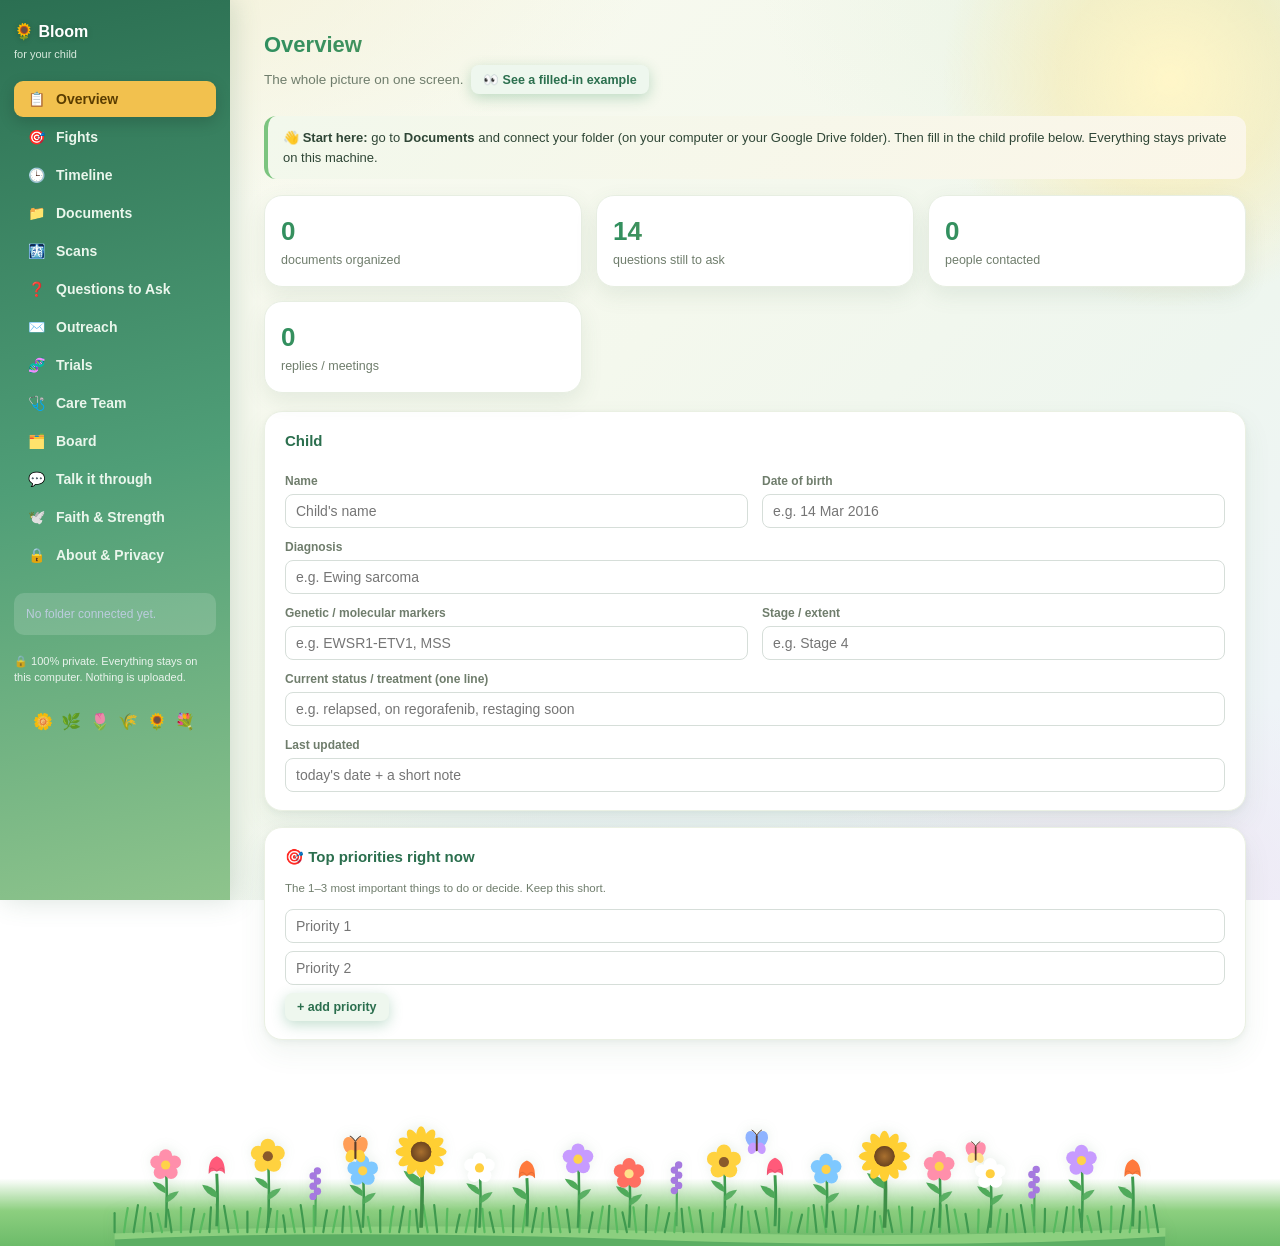
==== commit 90e26a10: "De-identify placeholder DOB; internationalise crisis resources; generalise second-opinion classifier" ====
--- a/app.html
+++ b/app.html
@@ -323,7 +323,7 @@
   <div class="card"><h3>Child</h3>
     <div class="row">
       <div style="flex:1;min-width:200px"><label class="lab">Name</label><input class="f" data-p="child" value="${esc(p.child)}" placeholder="Child's name"></div>
-      <div style="flex:1;min-width:140px"><label class="lab">Date of birth</label><input class="f" data-p="dob" value="${esc(p.dob)}" placeholder="e.g. 22 Jan 2018"></div>
+      <div style="flex:1;min-width:140px"><label class="lab">Date of birth</label><input class="f" data-p="dob" value="${esc(p.dob)}" placeholder="e.g. 14 Mar 2016"></div>
     </div>
     <label class="lab">Diagnosis</label><input class="f" data-p="dx" value="${esc(p.dx)}" placeholder="e.g. Ewing sarcoma">
     <div class="row">
@@ -637,7 +637,7 @@
 - It is okay to just sit with them in something hard.
 - When they ask you to help think something through (medical, logistical, legal, emotional), help clearly using the context below — but never make definitive medical or legal decisions for them; gently point those back to their care team or lawyer.
 - Never minimise what they are going through.
-- If they express thoughts of self-harm, hopelessness, or not being able to go on: gently and directly encourage them to reach a real person right now (in Belgium: 107 Télé-Accueil, free and 24/7; or 112 for emergencies), and stay present with them.
+- If they express thoughts of self-harm, hopelessness, or not being able to go on: gently and directly encourage them to reach a real person right now — in the US call or text 988 (Suicide & Crisis Lifeline); in the UK call 116 123 (Samaritans); in Belgium call 107 (Télé-Accueil); anywhere else, findahelpline.com lists local services, or call your local emergency number (112 in Europe, 911 in the US) — and stay present with them.
 - You are an AI companion, not a therapist or doctor — be honest about that if it matters.
 
 What you know (may be incomplete):
@@ -711,7 +711,7 @@
   return `
   <h2 class="title">Talk it through</h2>
   <p class="sub">A private place to talk when it's heavy — or to help you think something through. It knows your notes, and it runs on <b>your</b> machine or <b>your</b> AI key, so nothing here leaves your control.</p>
-  <div class="banner">💚 A caring AI companion — <b>not</b> a therapist or doctor. If things feel unbearable or you have thoughts of harming yourself, please reach a real person now: in Belgium, <b>107</b> (Télé-Accueil, free, 24/7) or <b>112</b> for emergencies. You should not be alone with this.</div>
+  <div class="banner">💚 A caring AI companion — <b>not</b> a therapist or doctor. If things feel unbearable or you have thoughts of harming yourself, please reach a real person now — US: call or text <b>988</b> · UK: <b>116 123</b> · Belgium: <b>107</b> · elsewhere: <a href="https://findahelpline.com" target="_blank" rel="noopener">findahelpline.com</a>, or your emergency number (<b>112</b> Europe / <b>911</b> US). You should not be alone with this.</div>
   <div class="card">
     <div id="chatLog" style="max-height:50vh;overflow-y:auto;display:flex;flex-direction:column;gap:10px;padding:4px 2px">
       ${chat.length? chat.map(m=>chatBubble(m)).join('') : `<div class="mini" style="text-align:center;padding:26px 10px;line-height:1.6">However you're feeling right now, you can just start typing.<br>I'm here — no rush, no judgment. 🌱</div>`}
@@ -880,7 +880,7 @@
   if(/path|biops|histo|anatomo/.test(n))return 'Diagnosis & pathology';
   if(/genet|molecul|ngs|fusion|fish|\bdna\b|\brna\b|inform|ghent|gand|ewsr|etv1|fli1/.test(n))return 'Genetics & molecular';
   if(/lab|blood|cbc|bloods|\bnfs\b|prise de sang/.test(n))return 'Labs';
-  if(/opinion|mora|meyers|dubois|janeway|dirksen|second|avis/.test(n))return 'Second opinions';
+  if(/opinion|second|avis|consult|review|referral/.test(n))return 'Second opinions';
   if(/\bmri\b|\birm\b|\bct\b|\bpet\b|\btep\b|scan|scanner|thorax|radiolog|report|rapport/.test(n))return 'Imaging — reports';
   if(/protocol|treatment|traitement|chemo|regimen|radio|vinorelb|regorafenib|cyclophosph|maintenance|\brt\b/.test(n))return 'Treatment & radiotherapy';
   if(/consult|letter|courrier|attest|\bnote\b/.test(n))return 'Doctor letters & consultations';
